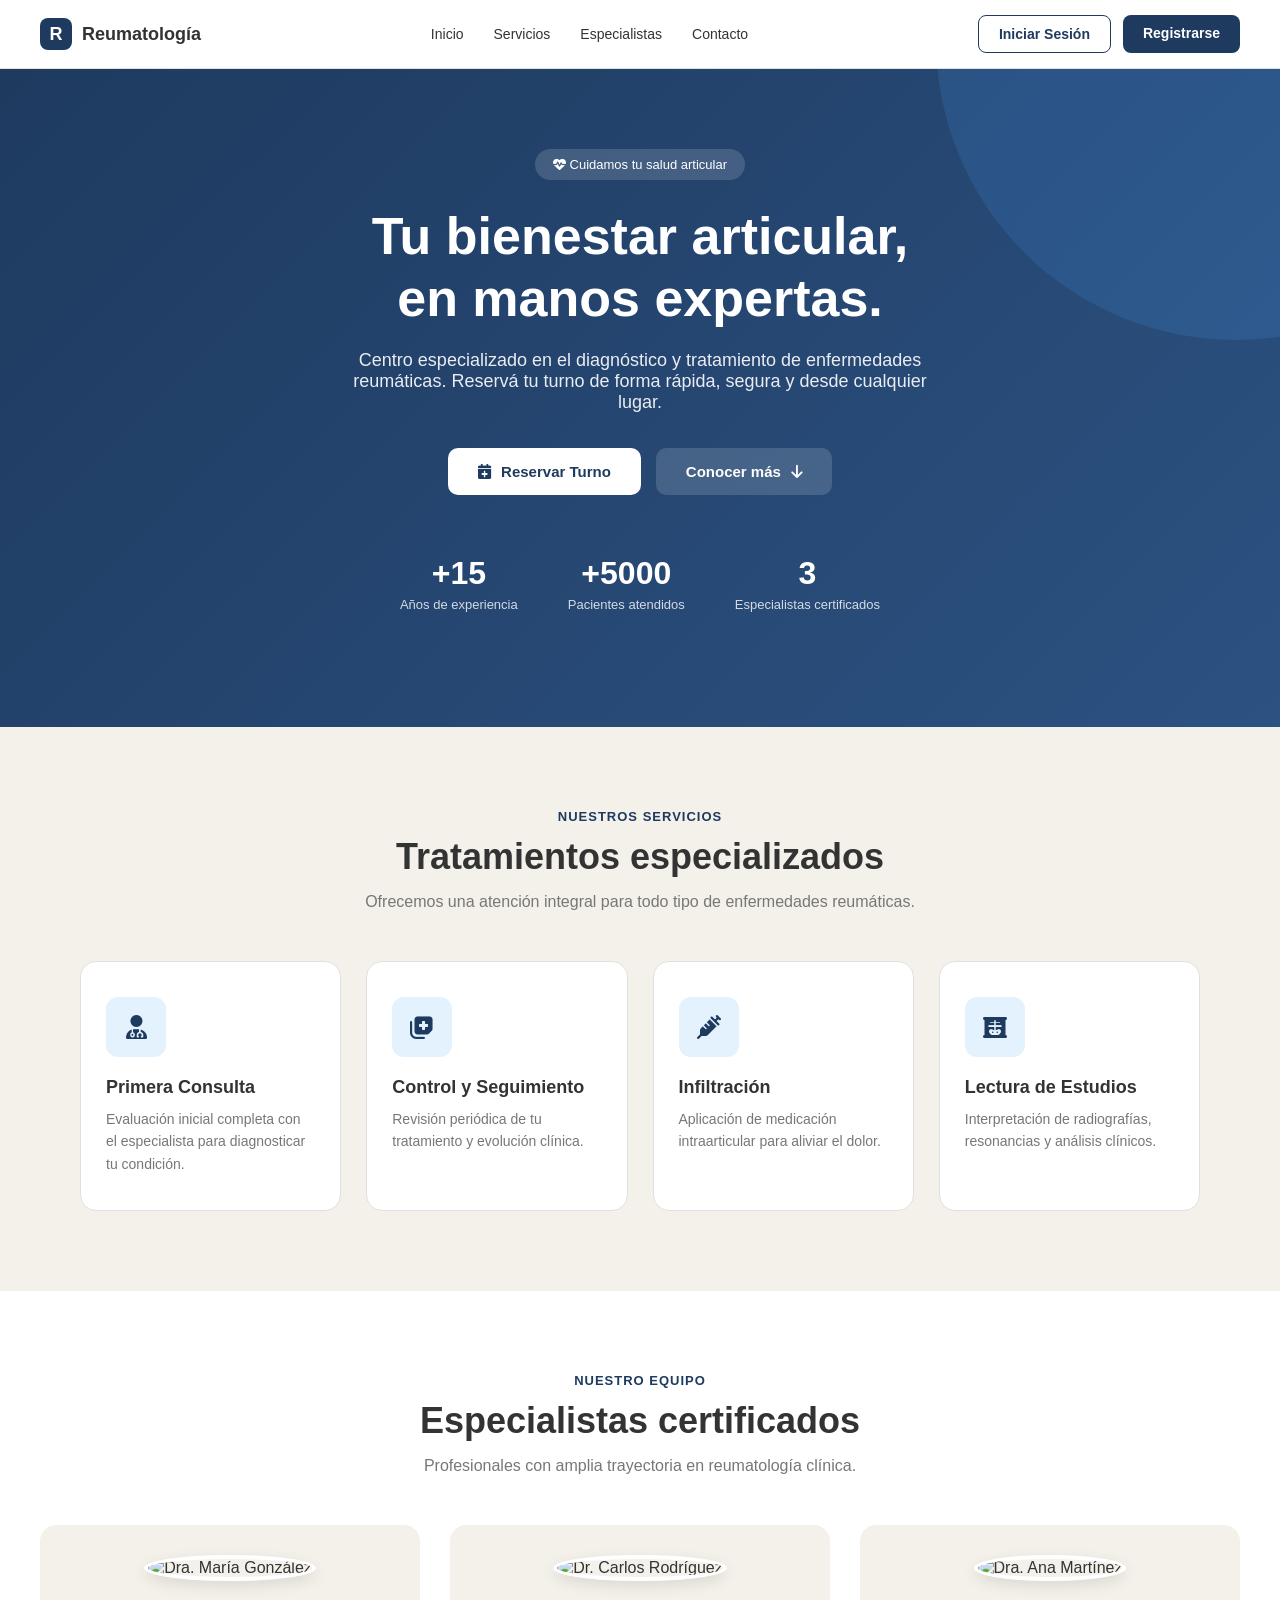
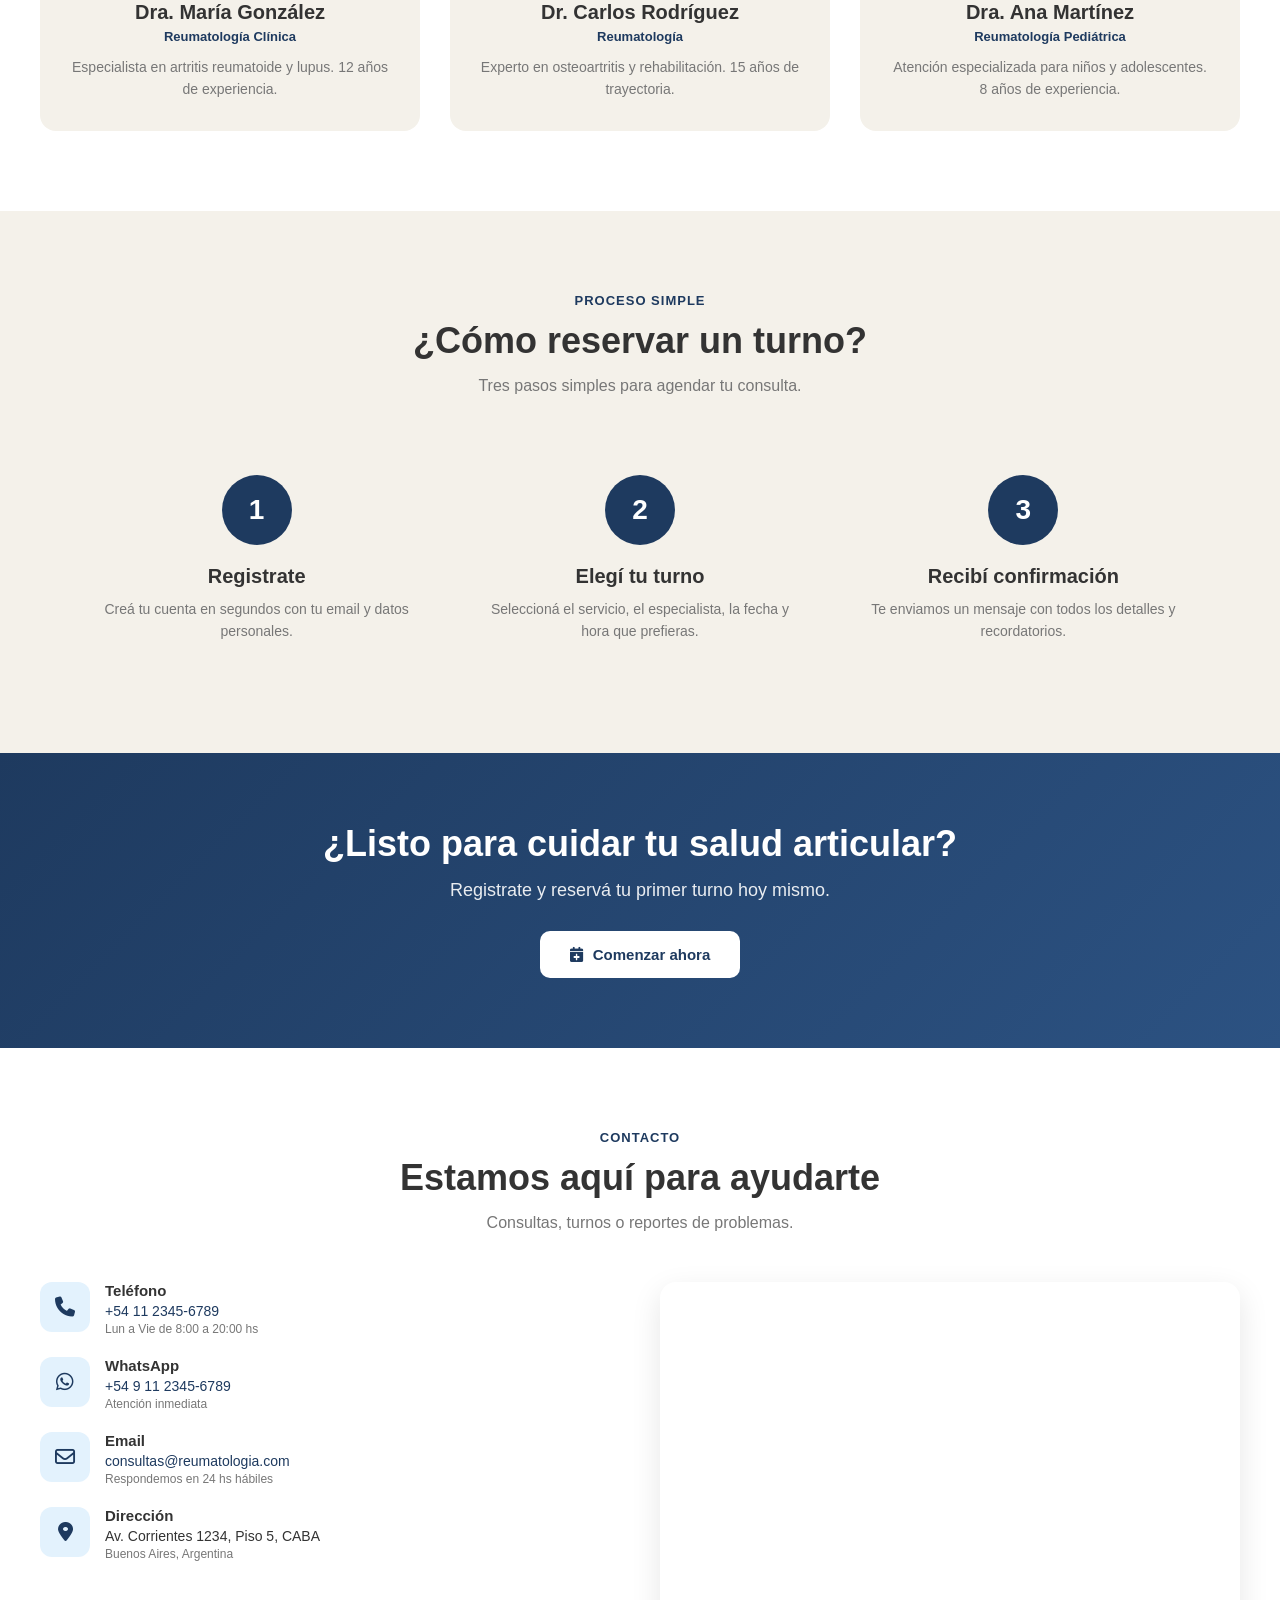
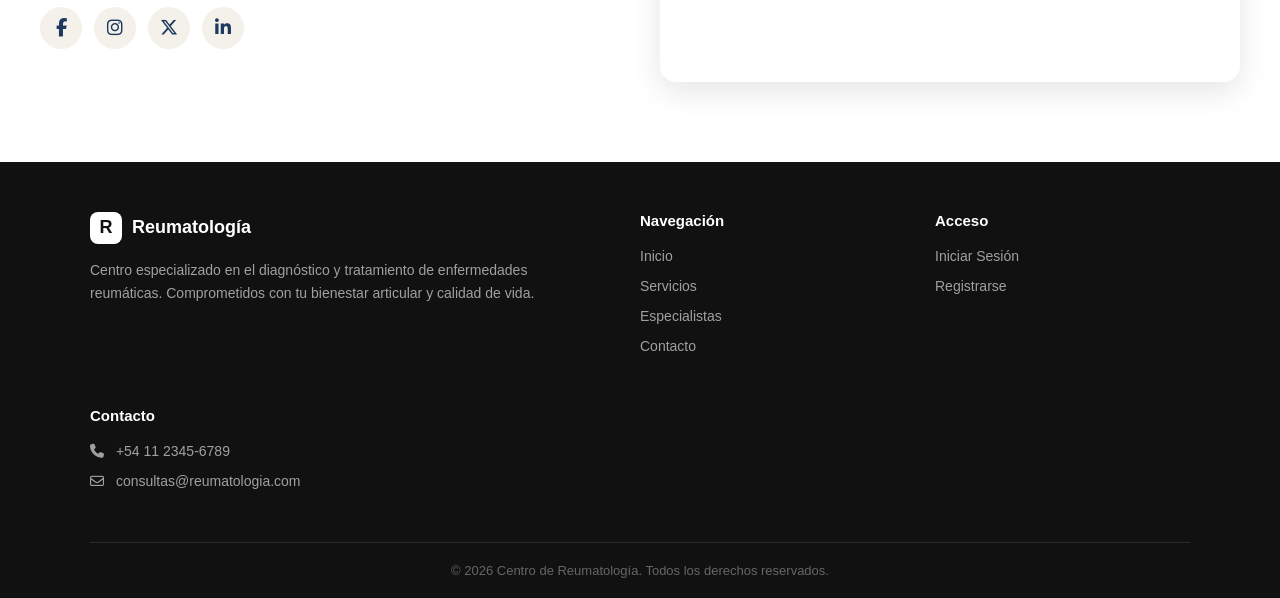
==== index.html @ 8cb758c2 "First commit" ====
<!DOCTYPE html>
<html lang="es">
<head>
    <meta charset="UTF-8">
    <meta name="viewport" content="width=device-width, initial-scale=1.0">
    <title>Centro de Reumatología - Salud Articular</title>
    <link rel="stylesheet" href="https://cdnjs.cloudflare.com/ajax/libs/font-awesome/6.4.0/css/all.min.css">
    <link rel="stylesheet" href="styles.css">
</head>
<body class="landing-body">
    <header class="landing-navbar">
        <div class="nav-brand">
            <div class="logo-icon-small">R</div>
            <span>Reumatología</span>
        </div>
        <nav class="landing-nav-links">
            <a href="#inicio">Inicio</a>
            <a href="#servicios">Servicios</a>
            <a href="#doctores">Especialistas</a>
            <a href="#contacto">Contacto</a>
        </nav>
        <div class="landing-nav-actions">
            <a href="login.html?mode=login" class="btn-nav-outline">Iniciar Sesión</a>
            <a href="login.html?mode=register" class="btn-nav-primary">Registrarse</a>
        </div>
    </header>

    <section id="inicio" class="landing-hero">
        <div class="landing-hero-content">
            <span class="hero-badge"><i class="fa-solid fa-heart-pulse"></i> Cuidamos tu salud articular</span>
            <h1>Tu bienestar articular,<br>en manos expertas.</h1>
            <p>Centro especializado en el diagnóstico y tratamiento de enfermedades reumáticas. Reservá tu turno de forma rápida, segura y desde cualquier lugar.</p>
            <div class="hero-actions">
                <a href="login.html?mode=register" class="btn-hero-primary">
                    <i class="fa-solid fa-calendar-plus"></i> Reservar Turno
                </a>
                <a href="#servicios" class="btn-hero-secondary">
                    Conocer más <i class="fa-solid fa-arrow-down"></i>
                </a>
            </div>
            <div class="hero-stats">
                <div class="hero-stat"><h3>+15</h3><p>Años de experiencia</p></div>
                <div class="hero-stat"><h3>+5000</h3><p>Pacientes atendidos</p></div>
                <div class="hero-stat"><h3>3</h3><p>Especialistas certificados</p></div>
            </div>
        </div>
    </section>

    <section id="servicios" class="landing-section">
        <div class="section-header">
            <span class="section-tag">Nuestros Servicios</span>
            <h2>Tratamientos especializados</h2>
            <p>Ofrecemos una atención integral para todo tipo de enfermedades reumáticas.</p>
        </div>
        <div class="services-grid">
            <div class="service-item">
                <div class="service-item-icon"><i class="fa-solid fa-user-doctor"></i></div>
                <h3>Primera Consulta</h3>
                <p>Evaluación inicial completa con el especialista para diagnosticar tu condición.</p>
            </div>
            <div class="service-item">
                <div class="service-item-icon"><i class="fa-solid fa-notes-medical"></i></div>
                <h3>Control y Seguimiento</h3>
                <p>Revisión periódica de tu tratamiento y evolución clínica.</p>
            </div>
            <div class="service-item">
                <div class="service-item-icon"><i class="fa-solid fa-syringe"></i></div>
                <h3>Infiltración</h3>
                <p>Aplicación de medicación intraarticular para aliviar el dolor.</p>
            </div>
            <div class="service-item">
                <div class="service-item-icon"><i class="fa-solid fa-x-ray"></i></div>
                <h3>Lectura de Estudios</h3>
                <p>Interpretación de radiografías, resonancias y análisis clínicos.</p>
            </div>
        </div>
    </section>

    <section id="doctores" class="landing-section landing-section-alt">
        <div class="section-header">
            <span class="section-tag">Nuestro Equipo</span>
            <h2>Especialistas certificados</h2>
            <p>Profesionales con amplia trayectoria en reumatología clínica.</p>
        </div>
        <div class="doctors-grid-landing">
            <div class="doctor-landing-card">
                <img src="https://images.unsplash.com/photo-1559839734-2b71ea197ec2?q=80&w=400&auto=format&fit=crop" alt="Dra. María González">
                <h3>Dra. María González</h3>
                <p class="doctor-specialty">Reumatología Clínica</p>
                <p class="doctor-desc">Especialista en artritis reumatoide y lupus. 12 años de experiencia.</p>
            </div>
            <div class="doctor-landing-card">
                <img src="https://images.unsplash.com/photo-1612349317150-e413f6a5b16d?q=80&w=400&auto=format&fit=crop" alt="Dr. Carlos Rodríguez">
                <h3>Dr. Carlos Rodríguez</h3>
                <p class="doctor-specialty">Reumatología</p>
                <p class="doctor-desc">Experto en osteoartritis y rehabilitación. 15 años de trayectoria.</p>
            </div>
            <div class="doctor-landing-card">
                <img src="https://images.unsplash.com/photo-1594824476967-48c8b964273f?q=80&w=400&auto=format&fit=crop" alt="Dra. Ana Martínez">
                <h3>Dra. Ana Martínez</h3>
                <p class="doctor-specialty">Reumatología Pediátrica</p>
                <p class="doctor-desc">Atención especializada para niños y adolescentes. 8 años de experiencia.</p>
            </div>
        </div>
    </section>

    <section class="landing-section">
        <div class="section-header">
            <span class="section-tag">Proceso Simple</span>
            <h2>¿Cómo reservar un turno?</h2>
            <p>Tres pasos simples para agendar tu consulta.</p>
        </div>
        <div class="steps-grid-landing">
            <div class="step-landing">
                <div class="step-number">1</div>
                <h3>Registrate</h3>
                <p>Creá tu cuenta en segundos con tu email y datos personales.</p>
            </div>
            <div class="step-landing">
                <div class="step-number">2</div>
                <h3>Elegí tu turno</h3>
                <p>Seleccioná el servicio, el especialista, la fecha y hora que prefieras.</p>
            </div>
            <div class="step-landing">
                <div class="step-number">3</div>
                <h3>Recibí confirmación</h3>
                <p>Te enviamos un mensaje con todos los detalles y recordatorios.</p>
            </div>
        </div>
    </section>

    <section class="landing-cta">
        <h2>¿Listo para cuidar tu salud articular?</h2>
        <p>Registrate y reservá tu primer turno hoy mismo.</p>
        <a href="login.html?mode=register" class="btn-hero-primary">
            <i class="fa-solid fa-calendar-plus"></i> Comenzar ahora
        </a>
    </section>

    <section id="contacto" class="landing-section landing-section-alt">
        <div class="section-header">
            <span class="section-tag">Contacto</span>
            <h2>Estamos aquí para ayudarte</h2>
            <p>Consultas, turnos o reportes de problemas.</p>
        </div>
        <div class="contact-grid-landing">
            <div class="contact-info-landing">
                <div class="contact-landing-item">
                    <div class="contact-landing-icon"><i class="fa-solid fa-phone"></i></div>
                    <div>
                        <h4>Teléfono</h4>
                        <p><a href="tel:+541123456789">+54 11 2345-6789</a></p>
                        <small>Lun a Vie de 8:00 a 20:00 hs</small>
                    </div>
                </div>
                <div class="contact-landing-item">
                    <div class="contact-landing-icon"><i class="fa-brands fa-whatsapp"></i></div>
                    <div>
                        <h4>WhatsApp</h4>
                        <p><a href="https://wa.me/5491123456789" target="_blank">+54 9 11 2345-6789</a></p>
                        <small>Atención inmediata</small>
                    </div>
                </div>
                <div class="contact-landing-item">
                    <div class="contact-landing-icon"><i class="fa-regular fa-envelope"></i></div>
                    <div>
                        <h4>Email</h4>
                        <p><a href="mailto:consultas@reumatologia.com">consultas@reumatologia.com</a></p>
                        <small>Respondemos en 24 hs hábiles</small>
                    </div>
                </div>
                <div class="contact-landing-item">
                    <div class="contact-landing-icon"><i class="fa-solid fa-location-dot"></i></div>
                    <div>
                        <h4>Dirección</h4>
                        <p>Av. Corrientes 1234, Piso 5, CABA</p>
                        <small>Buenos Aires, Argentina</small>
                    </div>
                </div>
                <div class="social-links" style="margin-top: 25px;">
                    <a href="#" title="Facebook"><i class="fa-brands fa-facebook-f"></i></a>
                    <a href="#" title="Instagram"><i class="fa-brands fa-instagram"></i></a>
                    <a href="#" title="Twitter/X"><i class="fa-brands fa-x-twitter"></i></a>
                    <a href="#" title="LinkedIn"><i class="fa-brands fa-linkedin-in"></i></a>
                </div>
            </div>
            <div class="map-landing">
                <iframe src="https://www.google.com/maps/embed?pb=!1m18!1m12!1m3!1d3284.0168873692833!2d-58.38375968417456!3d-34.60368458045996!2m3!1f0!2f0!3f0!3m2!1i1024!2i768!4f13.1!3m3!1m2!1s0x95bccac9c84f7d2d%3A0x5a2b5c8e8e8e8e8e!2sAv.%20Corrientes%201234%2C%20CABA!5e0!3m2!1ses!2sar!4v1234567890" allowfullscreen="" loading="lazy"></iframe>
            </div>
        </div>
    </section>

    <footer class="footer">
        <div class="footer-grid">
            <div class="footer-brand">
                <div class="brand-row">
                    <div class="logo-icon-small">R</div>
                    <span>Reumatología</span>
                </div>
                <p>Centro especializado en el diagnóstico y tratamiento de enfermedades reumáticas. Comprometidos con tu bienestar articular y calidad de vida.</p>
            </div>
            <div class="footer-col">
                <h4>Navegación</h4>
                <ul>
                    <li><a href="#inicio">Inicio</a></li>
                    <li><a href="#servicios">Servicios</a></li>
                    <li><a href="#doctores">Especialistas</a></li>
                    <li><a href="#contacto">Contacto</a></li>
                </ul>
            </div>
            <div class="footer-col">
                <h4>Acceso</h4>
                <ul>
                    <li><a href="login.html?mode=login">Iniciar Sesión</a></li>
                    <li><a href="login.html?mode=register">Registrarse</a></li>
                </ul>
            </div>
            <div class="footer-col">
                <h4>Contacto</h4>
                <ul>
                    <li><a href="tel:+541123456789"><i class="fa-solid fa-phone" style="margin-right: 8px;"></i> +54 11 2345-6789</a></li>
                    <li><a href="mailto:consultas@reumatologia.com"><i class="fa-regular fa-envelope" style="margin-right: 8px;"></i> consultas@reumatologia.com</a></li>
                </ul>
            </div>
        </div>
        <div class="footer-bottom">
            <p>&copy; 2026 Centro de Reumatología. Todos los derechos reservados.</p>
        </div>
    </footer>

    <script src="app.js"></script>
</body>
</html>
---- styles.css ----
:root {
    --bg-color: #f4f1ea;
    --topbar-bg: #111111;
    --primary-blue: #1e3a5f;
    --primary-blue-hover: #152943;
    --light-blue: #4a9eff;
    --light-blue-bg: rgba(74, 158, 255, 0.12);
    --text-dark: #333333;
    --text-light: #777777;
    --white: #ffffff;
    --border-color: #e0e0e0;
    --success: #28a745;
    --warning: #ffc107;
}

* { margin: 0; padding: 0; box-sizing: border-box; font-family: 'Segoe UI', Tahoma, Geneva, Verdana, sans-serif; }
body { background-color: var(--bg-color); color: var(--text-dark); }
.hidden { display: none !important; }

/* ================= LOGIN ================= */
.login-body { display: flex; justify-content: center; align-items: center; height: 100vh; background-color: var(--topbar-bg); }
.auth-container { background: var(--white); padding: 40px; border-radius: 12px; width: 100%; max-width: 400px; box-shadow: 0 10px 25px rgba(0,0,0,0.2); }
.auth-header { text-align: center; margin-bottom: 30px; }
.logo-icon { background: var(--white); color: var(--topbar-bg); width: 50px; height: 50px; border-radius: 10px; display: flex; align-items: center; justify-content: center; font-size: 24px; font-weight: bold; margin: 0 auto 15px auto; border: 2px solid var(--topbar-bg); }
.auth-tabs { display: flex; margin-bottom: 20px; border-bottom: 1px solid var(--border-color); }
.auth-tabs button { flex: 1; padding: 10px; background: none; border: none; font-size: 16px; cursor: pointer; color: var(--text-light); border-bottom: 2px solid transparent; }
.auth-tabs button.active { color: var(--primary-blue); border-bottom: 2px solid var(--primary-blue); font-weight: bold; }
.auth-form { display: none; }
.auth-form.active { display: block; }
.input-group { position: relative; margin-bottom: 15px; }
.input-group i { position: absolute; left: 15px; top: 50%; transform: translateY(-50%); color: var(--text-light); }
.input-group input, .input-group select, .input-group textarea { width: 100%; padding: 12px 15px 12px 40px; border: 1px solid var(--border-color); border-radius: 8px; font-size: 14px; outline: none; }
.input-group textarea { padding-left: 15px; }
.btn-primary { width: 100%; padding: 12px; background: var(--primary-blue); color: var(--white); border: none; border-radius: 8px; font-size: 16px; cursor: pointer; transition: 0.3s; }
.btn-primary:hover { background: var(--primary-blue-hover); }
.forgot-pass { display: block; text-align: center; margin-top: 15px; color: var(--text-light); text-decoration: none; font-size: 13px; }

/* ================= LAYOUT ================= */
.app-layout { display: flex; flex-direction: column; min-height: 100vh; }
.top-navbar { background: var(--topbar-bg); color: var(--white); display: flex; justify-content: space-between; align-items: center; padding: 0 30px; height: 70px; position: sticky; top: 0; z-index: 100; }
.nav-brand { display: flex; align-items: center; gap: 10px; font-size: 18px; font-weight: bold; }
.logo-icon-small { background: var(--white); color: var(--topbar-bg); width: 32px; height: 32px; border-radius: 8px; display: flex; align-items: center; justify-content: center; font-weight: bold; }

/* NAVEGACIÓN CON HOVER AZUL CLARO */
.nav-links { display: flex; gap: 10px; }
.nav-links a { color: #a0a0a0; text-decoration: none; font-size: 14px; display: flex; align-items: center; gap: 8px; padding: 10px 15px; border-radius: 6px; transition: 0.3s; }
.nav-links a:hover { color: var(--light-blue); background: var(--light-blue-bg); }
.nav-links a.active { color: var(--white); background: #222; }
.nav-links a.active:hover { color: var(--light-blue); background: var(--light-blue-bg); }

.btn-logout { background: none; border: 1px solid #444; color: #a0a0a0; padding: 8px 10px; border-radius: 6px; cursor: pointer; transition: 0.3s; }
.btn-logout:hover { color: var(--light-blue); border-color: var(--light-blue); }

.main-content { padding: 40px; max-width: 1200px; margin: 0 auto; width: 100%; }
.page-header { border-bottom: 1px solid var(--border-color); padding-bottom: 15px; margin-bottom: 30px; }
.page-header h1 { font-size: 28px; color: var(--text-dark); margin-bottom: 5px; }
.page-header p { color: var(--text-light); font-size: 14px; }

/* ================= HERO ================= */
.hero-full {
    width: 100%;
    height: 60vh;
    min-height: 450px;
    background: linear-gradient(rgba(17,17,17,0.6), rgba(30,58,95,0.85)), url('https://images.unsplash.com/photo-1576091160399-112ba8d25d1d?q=80&w=1920&auto=format&fit=crop') center/cover no-repeat;
    display: flex; flex-direction: column; justify-content: center; align-items: center;
    text-align: center; color: var(--white); padding: 20px;
}
.hero-full h1 { font-size: 48px; font-weight: 800; letter-spacing: 2px; margin-bottom: 15px; }
.hero-full p { font-size: 18px; opacity: 0.9; margin-bottom: 30px; max-width: 600px; }
.btn-hero-scroll {
    background: var(--white); color: var(--primary-blue); padding: 15px 35px; border-radius: 30px;
    text-decoration: none; font-weight: bold; font-size: 16px; transition: 0.3s;
    display: inline-flex; align-items: center; gap: 10px;
}
.btn-hero-scroll:hover { background: var(--light-blue); color: var(--white); }

/* ================= PASOS ================= */
.steps-section { padding: 60px 20px; max-width: 1100px; margin: 0 auto; }
.steps-title { text-align: center; font-size: 32px; margin-bottom: 50px; color: var(--primary-blue); }
.steps-grid-large { display: grid; grid-template-columns: repeat(auto-fit, minmax(300px, 1fr)); gap: 30px; }
.step-card-large { background: var(--white); padding: 40px 30px; border-radius: 16px; border: 1px solid var(--border-color); text-align: center; box-shadow: 0 4px 15px rgba(0,0,0,0.03); transition: 0.3s; }
.step-card-large:hover { transform: translateY(-5px); box-shadow: 0 10px 25px rgba(0,0,0,0.08); }
.step-card-large .step-icon-large { width: 80px; height: 80px; background: var(--bg-color); color: var(--primary-blue); border-radius: 50%; display: flex; align-items: center; justify-content: center; font-size: 32px; margin: 0 auto 25px auto; }
.step-card-large h3 { font-size: 22px; margin-bottom: 15px; color: var(--text-dark); }
.step-card-large p { font-size: 16px; color: var(--text-light); line-height: 1.6; }

/* ================= INFO INICIO PACIENTE ================= */
.info-home-section { max-width: 1100px; margin: 0 auto 60px auto; padding: 0 20px; display: grid; grid-template-columns: 2fr 1fr; gap: 30px; }
.info-card { background: var(--white); border-radius: 16px; border: 1px solid var(--border-color); padding: 35px; box-shadow: 0 4px 15px rgba(0,0,0,0.03); }
.info-card h3 { font-size: 24px; color: var(--primary-blue); margin-bottom: 20px; }
.info-card p { font-size: 15px; color: var(--text-light); line-height: 1.8; margin-bottom: 15px; }
.info-card ul { list-style: none; }
.info-card ul li { padding: 10px 0; border-bottom: 1px solid var(--bg-color); font-size: 15px; color: var(--text-light); display: flex; align-items: flex-start; gap: 12px; }
.info-card ul li:last-child { border-bottom: none; }
.info-card ul li i { color: var(--success); margin-top: 4px; }
.info-card ul li strong { color: var(--text-dark); }

/* ================= WIZARD RESERVA ================= */
.wizard-container { background: var(--white); border-radius: 16px; border: 1px solid var(--border-color); padding: 40px; box-shadow: 0 5px 20px rgba(0,0,0,0.03); }
.wizard-header { display: flex; justify-content: space-between; margin-bottom: 40px; position: relative; }
.wizard-header::before { content: ''; position: absolute; top: 20px; left: 0; right: 0; height: 2px; background: var(--border-color); z-index: 1; }
.wizard-step { position: relative; z-index: 2; text-align: center; background: var(--white); padding: 0 15px; }
.wizard-step .circle { width: 40px; height: 40px; border-radius: 50%; background: var(--white); border: 2px solid var(--border-color); color: var(--text-light); display: flex; align-items: center; justify-content: center; margin: 0 auto 10px auto; font-weight: bold; transition: 0.3s; }
.wizard-step.active .circle { border-color: var(--primary-blue); background: var(--primary-blue); color: var(--white); }
.wizard-step.completed .circle { border-color: var(--success); background: var(--success); color: var(--white); }
.wizard-step span { font-size: 12px; color: var(--text-light); font-weight: 600; }
.wizard-step.active span { color: var(--primary-blue); }

.wizard-body { min-height: 300px; }
.wizard-pane { display: none; animation: fadeIn 0.4s; }
.wizard-pane.active { display: block; }
@keyframes fadeIn { from { opacity: 0; transform: translateY(10px); } to { opacity: 1; transform: translateY(0); } }

/* SERVICIOS */
.service-grid { display: grid; grid-template-columns: repeat(auto-fit, minmax(200px, 1fr)); gap: 20px; }
.service-card { border: 2px solid var(--border-color); border-radius: 12px; padding: 25px; cursor: pointer; text-align: center; transition: 0.3s; }
.service-card:hover { border-color: var(--light-blue); }
.service-card.selected { border-color: var(--primary-blue); background: #f0f4f8; }
.service-card i { font-size: 30px; color: var(--primary-blue); margin-bottom: 15px; }
.service-card h4 { font-size: 16px; margin-bottom: 8px; }
.service-card p { font-size: 13px; color: var(--text-light); }

/* DOCTORES CON IMÁGENES */
.doctors-grid { display: grid; grid-template-columns: repeat(auto-fit, minmax(240px, 1fr)); gap: 25px; }
.doctor-card { border: 2px solid var(--border-color); border-radius: 16px; padding: 25px 20px; cursor: pointer; text-align: center; transition: 0.3s; background: var(--white); }
.doctor-card:hover { border-color: var(--light-blue); transform: translateY(-4px); box-shadow: 0 8px 20px rgba(0,0,0,0.07); }
.doctor-card.selected { border-color: var(--primary-blue); background: #f0f4f8; }
.doctor-img { width: 110px; height: 110px; border-radius: 50%; object-fit: cover; margin: 0 auto 18px auto; border: 3px solid var(--bg-color); display: block; }
.doctor-card.selected .doctor-img { border-color: var(--primary-blue); }
.doctor-card h4 { font-size: 18px; margin-bottom: 5px; color: var(--text-dark); }
.doctor-card .specialty { font-size: 13px; color: var(--primary-blue); font-weight: 600; margin-bottom: 8px; }
.doctor-card p { font-size: 13px; color: var(--text-light); line-height: 1.5; }

/* TURNOS */
.shifts-grid { display: grid; grid-template-columns: repeat(auto-fill, minmax(180px, 1fr)); gap: 15px; margin-top: 10px; }
.shift-card { background: var(--white); border: 2px solid var(--border-color); border-radius: 10px; padding: 20px; cursor: pointer; transition: 0.3s; text-align: center; }
.shift-card:hover { border-color: var(--light-blue); }
.shift-card.selected { border-color: var(--primary-blue); background: #f0f4f8; }
.shift-date { font-size: 16px; font-weight: bold; color: var(--primary-blue); margin-bottom: 5px; }
.shift-day { font-size: 12px; color: var(--text-light); margin-bottom: 12px; text-transform: uppercase; }
.shift-time { background: var(--bg-color); padding: 8px; border-radius: 6px; font-weight: bold; font-size: 14px; }

/* RESUMEN */
.confirm-summary { background: var(--bg-color); padding: 25px; border-radius: 12px; margin-bottom: 20px; }
.confirm-summary h4 { margin-bottom: 15px; color: var(--primary-blue); }
.confirm-summary p { margin-bottom: 8px; font-size: 15px; }
.confirm-summary strong { color: var(--text-dark); }
.doctor-summary { display: flex; align-items: center; gap: 15px; margin-top: 15px; padding-top: 15px; border-top: 1px solid var(--border-color); }
.doctor-summary img { width: 55px; height: 55px; border-radius: 50%; object-fit: cover; }

.wizard-actions { display: flex; justify-content: space-between; margin-top: 30px; padding-top: 20px; border-top: 1px solid var(--border-color); }
.btn-outline { background: none; border: 1px solid var(--border-color); padding: 10px 25px; border-radius: 8px; cursor: pointer; color: var(--text-dark); font-weight: 600; }
.btn-outline:hover { background: var(--bg-color); }

/* ================= TABLAS Y MODALES ================= */
.table-container { background: var(--white); border-radius: 12px; border: 1px solid var(--border-color); overflow-x: auto; margin-top: 20px; }
table { width: 100%; border-collapse: collapse; text-align: left; }
th, td { padding: 15px 20px; border-bottom: 1px solid var(--border-color); font-size: 14px; }
th { background: #fafafa; color: var(--text-light); font-size: 12px; text-transform: uppercase; }
.status-badge { padding: 5px 10px; border-radius: 20px; font-size: 12px; font-weight: bold; }
.status-pendiente { background: #fff3cd; color: #856404; }
.status-confirmado { background: #d4edda; color: #155724; }
.btn-action { background: var(--primary-blue); color: var(--white); border: none; padding: 6px 12px; border-radius: 4px; cursor: pointer; font-size: 12px; }
.modal { position: fixed; top: 0; left: 0; width: 100%; height: 100%; background: rgba(0,0,0,0.5); display: flex; justify-content: center; align-items: center; z-index: 1000; }
.modal-content { background: var(--white); padding: 30px; border-radius: 12px; width: 100%; max-width: 450px; }
.modal-actions { display: flex; justify-content: flex-end; gap: 10px; margin-top: 20px; }
.btn-secondary { background: #eee; color: var(--text-dark); border: none; padding: 10px 20px; border-radius: 8px; cursor: pointer; }

/* ================= CONTACTO ================= */
.contact-section { max-width: 1100px; margin: 0 auto 60px auto; padding: 0 20px; }
.contact-section .page-header { border: none; text-align: center; margin-bottom: 40px; }
.contact-grid { display: grid; grid-template-columns: 1fr 1fr; gap: 30px; }
.contact-card { background: var(--white); border-radius: 16px; border: 1px solid var(--border-color); padding: 35px; box-shadow: 0 4px 15px rgba(0,0,0,0.03); }
.contact-card h3 { font-size: 22px; color: var(--primary-blue); margin-bottom: 25px; }
.contact-item { display: flex; align-items: flex-start; gap: 15px; margin-bottom: 22px; }
.contact-item i { font-size: 20px; color: var(--primary-blue); width: 40px; height: 40px; background: var(--bg-color); border-radius: 10px; display: flex; align-items: center; justify-content: center; flex-shrink: 0; }
.contact-item h4 { font-size: 15px; margin-bottom: 4px; color: var(--text-dark); }
.contact-item p, .contact-item a { font-size: 14px; color: var(--text-light); text-decoration: none; }
.contact-item a:hover { color: var(--light-blue); }

.social-links { display: flex; gap: 12px; margin-top: 10px; }
.social-links a { width: 42px; height: 42px; border-radius: 50%; background: var(--bg-color); color: var(--primary-blue); display: flex; align-items: center; justify-content: center; font-size: 18px; text-decoration: none; transition: 0.3s; }
.social-links a:hover { background: var(--light-blue); color: var(--white); transform: translateY(-3px); }

.map-container { width: 100%; height: 250px; border-radius: 12px; overflow: hidden; border: 1px solid var(--border-color); }
.map-container iframe { width: 100%; height: 100%; border: 0; }

/* ================= FOOTER ================= */
.footer { background: var(--topbar-bg); color: #a0a0a0; padding: 50px 30px 20px 30px; margin-top: auto; }
.footer-grid { max-width: 1100px; margin: 0 auto; display: grid; grid-template-columns: 2fr 1fr 1fr; gap: 40px; padding-bottom: 40px; border-bottom: 1px solid #2a2a2a; }
.footer-brand { display: flex; flex-direction: column; gap: 15px; }
.footer-brand .brand-row { display: flex; align-items: center; gap: 10px; color: var(--white); font-size: 18px; font-weight: bold; }
.footer-brand p { font-size: 14px; line-height: 1.7; }
.footer-col h4 { color: var(--white); font-size: 15px; margin-bottom: 18px; }
.footer-col ul { list-style: none; }
.footer-col ul li { margin-bottom: 12px; }
.footer-col ul li a { color: #a0a0a0; text-decoration: none; font-size: 14px; transition: 0.3s; }
.footer-col ul li a:hover { color: var(--light-blue); padding-left: 5px; }
.footer-bottom { max-width: 1100px; margin: 0 auto; padding-top: 20px; text-align: center; font-size: 13px; color: #666; }

/* RESPONSIVE */
@media (max-width: 768px) {
    .info-home-section, .contact-grid, .footer-grid { grid-template-columns: 1fr; }
    .hero-full h1 { font-size: 32px; }
    .nav-links { gap: 5px; }
    .nav-links a span { display: none; }
}

/* ================= PERFIL DE USUARIO ================= */
.user-profile-menu {
    position: relative;
    margin-left: 15px;
}

.user-profile-btn {
    background: none;
    border: 1px solid #333;
    color: var(--white);
    padding: 6px 12px;
    border-radius: 30px;
    cursor: pointer;
    display: flex;
    align-items: center;
    gap: 10px;
    transition: 0.3s;
}

.user-profile-btn:hover {
    border-color: var(--light-blue);
    background: rgba(74, 158, 255, 0.1);
}

.user-avatar {
    width: 30px;
    height: 30px;
    background: var(--primary-blue);
    color: var(--white);
    border-radius: 50%;
    display: flex;
    align-items: center;
    justify-content: center;
    font-weight: bold;
    font-size: 14px;
}

.user-info-header {
    display: flex;
    align-items: center;
    gap: 5px;
}

.user-name-header {
    font-size: 14px;
    font-weight: 500;
}

.profile-dropdown {
    position: absolute;
    top: 100%;
    right: 0;
    margin-top: 8px;
    background: var(--white);
    border: 1px solid var(--border-color);
    border-radius: 8px;
    box-shadow: 0 5px 15px rgba(0,0,0,0.1);
    width: 180px;
    z-index: 200;
    overflow: hidden;
}

.profile-dropdown a {
    display: flex;
    align-items: center;
    gap: 10px;
    padding: 12px 15px;
    text-decoration: none;
    color: var(--text-dark);
    font-size: 14px;
    transition: 0.3s;
}

.profile-dropdown a:hover {
    background: var(--light-blue-bg);
    color: var(--light-blue);
}

.profile-dropdown a i {
    width: 16px;
    text-align: center;
}

/* ================= DASHBOARD ADMIN ================= */
.stats-grid {
    display: grid;
    grid-template-columns: repeat(auto-fit, minmax(220px, 1fr));
    gap: 20px;
    margin-bottom: 30px;
}

.stat-card {
    background: var(--white);
    border-radius: 12px;
    padding: 25px;
    display: flex;
    align-items: center;
    gap: 20px;
    border: 1px solid var(--border-color);
    box-shadow: 0 4px 15px rgba(0,0,0,0.03);
    transition: 0.3s;
}

.stat-card:hover {
    transform: translateY(-3px);
    box-shadow: 0 8px 20px rgba(0,0,0,0.08);
}

.stat-icon {
    width: 60px;
    height: 60px;
    border-radius: 12px;
    display: flex;
    align-items: center;
    justify-content: center;
    font-size: 24px;
    flex-shrink: 0;
}

.stat-info h3 {
    font-size: 28px;
    color: var(--text-dark);
    margin-bottom: 2px;
}

.stat-info p {
    font-size: 13px;
    color: var(--text-light);
}

.dashboard-panel {
    background: var(--white);
    border-radius: 12px;
    border: 1px solid var(--border-color);
    overflow: hidden;
    box-shadow: 0 4px 15px rgba(0,0,0,0.03);
}

.panel-header {
    display: flex;
    justify-content: space-between;
    align-items: center;
    padding: 20px 25px;
    border-bottom: 1px solid var(--border-color);
}

.panel-header h3 {
    font-size: 16px;
    color: var(--text-dark);
}

.panel-link {
    color: var(--primary-blue);
    text-decoration: none;
    font-size: 13px;
    font-weight: 600;
}

.panel-link:hover {
    color: var(--light-blue);
}

.filters-bar {
    display: flex;
    gap: 15px;
    margin-bottom: 20px;
    flex-wrap: wrap;
}

.filter-group {
    position: relative;
    flex: 1;
    min-width: 200px;
}

.filter-group i {
    position: absolute;
    left: 15px;
    top: 50%;
    transform: translateY(-50%);
    color: var(--text-light);
}

.filter-group input,
.filter-group select {
    width: 100%;
    padding: 12px 15px 12px 40px;
    border: 1px solid var(--border-color);
    border-radius: 8px;
    font-size: 14px;
    outline: none;
    background: var(--white);
}

.filter-group select { padding-left: 15px; }

.filter-group input:focus,
.filter-group select:focus {
    border-color: var(--light-blue);
    box-shadow: 0 0 0 3px rgba(74, 158, 255, 0.1);
}

/* ================= LANDING PAGE PÚBLICA ================= */
.landing-body { background: var(--bg-color); }
.landing-body .landing-navbar {
    background: var(--white);
    border-bottom: 1px solid var(--border-color);
    padding: 15px 40px;
    display: flex;
    justify-content: space-between;
    align-items: center;
    position: sticky;
    top: 0;
    z-index: 100;
}
.landing-body .nav-brand { display: flex; align-items: center; gap: 10px; font-size: 18px; font-weight: bold; color: var(--text-dark); }
.landing-body .nav-brand .logo-icon-small { background: var(--primary-blue); color: var(--white); }
.landing-nav-links { display: flex; gap: 30px; }
.landing-nav-links a { color: var(--text-dark); text-decoration: none; font-size: 14px; font-weight: 500; transition: 0.3s; }
.landing-nav-links a:hover { color: var(--primary-blue); }
.landing-nav-actions { display: flex; gap: 12px; }
.btn-nav-outline { padding: 10px 20px; border: 1px solid var(--primary-blue); color: var(--primary-blue); border-radius: 8px; text-decoration: none; font-size: 14px; font-weight: 600; transition: 0.3s; }
.btn-nav-outline:hover { background: var(--primary-blue); color: var(--white); }
.btn-nav-primary { padding: 10px 20px; background: var(--primary-blue); color: var(--white); border-radius: 8px; text-decoration: none; font-size: 14px; font-weight: 600; transition: 0.3s; }
.btn-nav-primary:hover { background: var(--primary-blue-hover); }

/* HERO LANDING */
.landing-hero {
    background: linear-gradient(135deg, #1e3a5f 0%, #2c5282 100%);
    color: var(--white);
    padding: 80px 40px;
    min-height: 600px;
    display: flex;
    align-items: center;
    position: relative;
    overflow: hidden;
}
.landing-hero::before {
    content: '';
    position: absolute;
    top: -50%; right: -20%;
    width: 600px; height: 600px;
    background: rgba(74, 158, 255, 0.15);
    border-radius: 50%;
}
.landing-hero-content { max-width: 800px; margin: 0 auto; text-align: center; position: relative; z-index: 1; }
.hero-badge { display: inline-block; background: rgba(255,255,255,0.15); padding: 8px 18px; border-radius: 30px; font-size: 13px; margin-bottom: 25px; backdrop-filter: blur(10px); }
.landing-hero h1 { font-size: 52px; font-weight: 800; line-height: 1.2; margin-bottom: 20px; }
.landing-hero p { font-size: 18px; opacity: 0.9; margin-bottom: 35px; max-width: 600px; margin-left: auto; margin-right: auto; }
.hero-actions { display: flex; gap: 15px; justify-content: center; flex-wrap: wrap; }
.btn-hero-primary { display: inline-flex; align-items: center; gap: 10px; background: var(--white); color: var(--primary-blue); padding: 15px 30px; border-radius: 10px; text-decoration: none; font-weight: bold; font-size: 15px; transition: 0.3s; }
.btn-hero-primary:hover { background: var(--light-blue); color: var(--white); transform: translateY(-2px); }
.btn-hero-secondary { display: inline-flex; align-items: center; gap: 10px; background: rgba(255,255,255,0.15); color: var(--white); padding: 15px 30px; border-radius: 10px; text-decoration: none; font-weight: 600; font-size: 15px; transition: 0.3s; backdrop-filter: blur(10px); }
.btn-hero-secondary:hover { background: rgba(255,255,255,0.25); }
.hero-stats { display: flex; justify-content: center; gap: 50px; margin-top: 60px; flex-wrap: wrap; }
.hero-stat h3 { font-size: 32px; font-weight: 800; margin-bottom: 5px; }
.hero-stat p { font-size: 13px; opacity: 0.8; }

/* SECCIONES LANDING */
.landing-section { padding: 80px 40px; max-width: 1200px; margin: 0 auto; }
.landing-section-alt { background: var(--white); max-width: 100%; padding: 80px 40px; }
.landing-section-alt > * { max-width: 1200px; margin-left: auto; margin-right: auto; }
.section-header { text-align: center; margin-bottom: 50px; }
.section-tag { display: inline-block; color: var(--primary-blue); font-size: 13px; font-weight: 700; text-transform: uppercase; letter-spacing: 1px; margin-bottom: 12px; }
.section-header h2 { font-size: 36px; color: var(--text-dark); margin-bottom: 15px; }
.section-header p { font-size: 16px; color: var(--text-light); max-width: 600px; margin: 0 auto; }

/* SERVICIOS */
.services-grid { display: grid; grid-template-columns: repeat(auto-fit, minmax(250px, 1fr)); gap: 25px; }
.service-item { background: var(--white); padding: 35px 25px; border-radius: 16px; border: 1px solid var(--border-color); transition: 0.3s; }
.service-item:hover { transform: translateY(-5px); box-shadow: 0 10px 30px rgba(0,0,0,0.08); border-color: var(--light-blue); }
.service-item-icon { width: 60px; height: 60px; background: #e3f2fd; color: var(--primary-blue); border-radius: 12px; display: flex; align-items: center; justify-content: center; font-size: 24px; margin-bottom: 20px; }
.service-item h3 { font-size: 18px; margin-bottom: 10px; color: var(--text-dark); }
.service-item p { font-size: 14px; color: var(--text-light); line-height: 1.6; }

/* DOCTORES LANDING */
.doctors-grid-landing { display: grid; grid-template-columns: repeat(auto-fit, minmax(280px, 1fr)); gap: 30px; }
.doctor-landing-card { background: var(--bg-color); border-radius: 16px; padding: 30px; text-align: center; transition: 0.3s; }
.doctor-landing-card:hover { transform: translateY(-5px); box-shadow: 0 10px 30px rgba(0,0,0,0.08); }
.doctor-landing-card img { width: 140px; height: 140px; border-radius: 50%; object-fit: cover; margin: 0 auto 20px; border: 4px solid var(--white); box-shadow: 0 5px 15px rgba(0,0,0,0.1); }
.doctor-landing-card h3 { font-size: 20px; margin-bottom: 5px; }
.doctor-specialty { color: var(--primary-blue); font-size: 13px; font-weight: 600; margin-bottom: 12px; }
.doctor-desc { font-size: 14px; color: var(--text-light); line-height: 1.6; }

/* PASOS LANDING */
.steps-grid-landing { display: grid; grid-template-columns: repeat(auto-fit, minmax(250px, 1fr)); gap: 30px; }
.step-landing { text-align: center; padding: 30px 20px; }
.step-number { width: 70px; height: 70px; background: var(--primary-blue); color: var(--white); border-radius: 50%; display: flex; align-items: center; justify-content: center; font-size: 28px; font-weight: 800; margin: 0 auto 20px; }
.step-landing h3 { font-size: 20px; margin-bottom: 10px; }
.step-landing p { font-size: 14px; color: var(--text-light); line-height: 1.6; }

/* CTA */
.landing-cta { background: linear-gradient(135deg, #1e3a5f 0%, #2c5282 100%); color: var(--white); padding: 70px 40px; text-align: center; }
.landing-cta h2 { font-size: 36px; margin-bottom: 15px; }
.landing-cta p { font-size: 18px; opacity: 0.9; margin-bottom: 30px; }

/* CONTACTO LANDING */
.contact-grid-landing { display: grid; grid-template-columns: 1fr 1fr; gap: 40px; align-items: start; }
.contact-info-landing { display: flex; flex-direction: column; gap: 20px; }
.contact-landing-item { display: flex; align-items: flex-start; gap: 15px; }
.contact-landing-icon { width: 50px; height: 50px; background: #e3f2fd; color: var(--primary-blue); border-radius: 12px; display: flex; align-items: center; justify-content: center; font-size: 20px; flex-shrink: 0; }
.contact-landing-item h4 { font-size: 15px; margin-bottom: 4px; color: var(--text-dark); }
.contact-landing-item p { font-size: 14px; color: var(--text-dark); }
.contact-landing-item p a { color: var(--primary-blue); text-decoration: none; font-weight: 500; }
.contact-landing-item small { font-size: 12px; color: var(--text-light); }
.map-landing { height: 400px; border-radius: 16px; overflow: hidden; box-shadow: 0 10px 30px rgba(0,0,0,0.1); }
.map-landing iframe { width: 100%; height: 100%; border: 0; }

/* ================= LOGIN REDISEÑADO ================= */
.login-body-new {
    display: flex;
    min-height: 100vh;
    margin: 0;
    background: var(--bg-color);
}
.login-side-panel {
    flex: 1;
    background: linear-gradient(135deg, #1e3a5f 0%, #2c5282 100%);
    color: var(--white);
    padding: 50px;
    display: flex;
    align-items: center;
    justify-content: center;
    position: relative;
    overflow: hidden;
}
.login-side-panel::before {
    content: '';
    position: absolute;
    top: -30%; right: -30%;
    width: 500px; height: 500px;
    background: rgba(74, 158, 255, 0.15);
    border-radius: 50%;
}
.login-side-panel::after {
    content: '';
    position: absolute;
    bottom: -20%; left: -20%;
    width: 400px; height: 400px;
    background: rgba(255,255,255,0.05);
    border-radius: 50%;
}
.login-side-content { position: relative; z-index: 1; max-width: 400px; }
.login-back-link { display: inline-flex; align-items: center; gap: 8px; color: rgba(255,255,255,0.8); text-decoration: none; font-size: 14px; margin-bottom: 40px; transition: 0.3s; }
.login-back-link:hover { color: var(--white); }
.login-brand { margin-bottom: 50px; }
.logo-icon-large { width: 70px; height: 70px; background: var(--white); color: var(--primary-blue); border-radius: 16px; display: flex; align-items: center; justify-content: center; font-size: 32px; font-weight: 800; margin-bottom: 20px; }
.login-brand h1 { font-size: 32px; margin-bottom: 8px; }
.login-brand p { opacity: 0.8; font-size: 14px; }
.login-quote { border-left: 3px solid rgba(255,255,255,0.3); padding-left: 20px; margin-bottom: 40px; }
.login-quote i { opacity: 0.3; font-size: 24px; margin-bottom: 10px; display: block; }
.login-quote p { font-size: 16px; font-style: italic; opacity: 0.9; line-height: 1.6; }
.login-features { display: flex; flex-direction: column; gap: 15px; }
.login-feature { display: flex; align-items: center; gap: 12px; font-size: 14px; opacity: 0.9; }
.login-feature i { color: var(--light-blue); font-size: 18px; }

.login-form-panel {
    flex: 1;
    display: flex;
    align-items: center;
    justify-content: center;
    padding: 40px;
}
.login-form-box { width: 100%; max-width: 420px; background: var(--white); padding: 40px; border-radius: 20px; box-shadow: 0 20px 50px rgba(0,0,0,0.08); }
.login-form-box .auth-tabs { display: flex; margin-bottom: 30px; border-bottom: 1px solid var(--border-color); }
.login-form-box .auth-tabs button { flex: 1; padding: 12px; background: none; border: none; font-size: 15px; cursor: pointer; color: var(--text-light); border-bottom: 2px solid transparent; transition: 0.3s; font-weight: 500; }
.login-form-box .auth-tabs button.active { color: var(--primary-blue); border-bottom: 2px solid var(--primary-blue); font-weight: 700; }
.login-form-box .auth-form h2 { font-size: 24px; margin-bottom: 8px; color: var(--text-dark); }
.login-form-box .auth-form .form-subtitle { font-size: 14px; color: var(--text-light); margin-bottom: 25px; }
.login-form-box .input-group { margin-bottom: 18px; }
.login-form-box .input-group input { padding: 14px 15px 14px 45px; font-size: 15px; background: #fafafa; }
.login-form-box .input-group input:focus { background: var(--white); border-color: var(--light-blue); box-shadow: 0 0 0 3px rgba(74,158,255,0.1); }
.form-options { display: flex; justify-content: space-between; align-items: center; margin-bottom: 20px; font-size: 13px; }
.checkbox-label { display: flex; align-items: center; gap: 6px; color: var(--text-light); cursor: pointer; }
.login-form-box .btn-primary { padding: 14px; font-size: 15px; font-weight: 600; }
.admin-access-box { margin-top: 25px; padding-top: 20px; border-top: 1px solid var(--border-color); text-align: center; }
.admin-access-box p { font-size: 13px; color: var(--text-light); margin-bottom: 10px; }
.login-form-box .btn-outline { width: 100%; padding: 12px; border: 1px solid var(--border-color); background: none; border-radius: 8px; color: var(--text-dark); font-size: 14px; cursor: pointer; display: flex; align-items: center; justify-content: center; gap: 8px; transition: 0.3s; }
.login-form-box .btn-outline:hover { border-color: var(--primary-blue); color: var(--primary-blue); background: #f0f4f8; }
.terms-text { font-size: 12px; color: var(--text-light); text-align: center; margin-top: 15px; }
.terms-text a { color: var(--primary-blue); text-decoration: none; }

/* RESPONSIVE LOGIN Y LANDING */
@media (max-width: 968px) {
    .login-side-panel { display: none; }
    .landing-hero h1 { font-size: 36px; }
    .landing-nav-links { display: none; }
    .contact-grid-landing { grid-template-columns: 1fr; }
    .hero-stats { gap: 30px; }
}

/* ===== ESTADOS CRUD ===== */
.status-cancelado { background: #f8d7da; color: #721c24; }
.btn-action { margin-right: 4px; }
.btn-action:hover { opacity: 0.85; }

/* ================= COMPROBANTE DE TURNO ================= */
.comprobante-container {
    background: var(--white);
    border-radius: 12px;
    border: 1px solid var(--border-color);
    padding: 40px;
    max-width: 800px;
    margin: 20px auto;
    box-shadow: 0 5px 20px rgba(0,0,0,0.05);
}
.comprobante-header {
    display: flex;
    justify-content: space-between;
    align-items: flex-start;
    padding-bottom: 25px;
    border-bottom: 2px solid var(--primary-blue);
    margin-bottom: 25px;
}
.comprobante-clinica { display: flex; align-items: center; gap: 15px; }
.comprobante-logo {
    width: 60px; height: 60px;
    background: var(--primary-blue);
    color: var(--white);
    border-radius: 12px;
    display: flex; align-items: center; justify-content: center;
    font-size: 28px; font-weight: 800;
}
.comprobante-clinica h3 { font-size: 20px; margin-bottom: 3px; color: var(--text-dark); }
.comprobante-clinica p { font-size: 12px; color: var(--text-light); }
.comprobante-titulo { text-align: right; }
.comprobante-titulo h2 { font-size: 22px; color: var(--primary-blue); margin-bottom: 5px; }
.comprobante-titulo .codigo { font-size: 13px; color: var(--text-light); font-family: monospace; background: var(--bg-color); padding: 4px 10px; border-radius: 6px; display: inline-block; }

.comprobante-grid {
    display: grid;
    grid-template-columns: 1fr 1fr;
    gap: 25px;
    margin-bottom: 25px;
}
.comprobante-seccion h4 {
    font-size: 12px;
    color: var(--text-light);
    text-transform: uppercase;
    letter-spacing: 1px;
    margin-bottom: 12px;
    border-bottom: 1px solid var(--border-color);
    padding-bottom: 8px;
}
.comprobante-seccion p { font-size: 14px; color: var(--text-dark); margin-bottom: 8px; line-height: 1.5; }
.comprobante-seccion p strong { color: var(--text-dark); }
.comprobante-seccion p span { color: var(--text-light); }

.comprobante-estado {
    display: inline-block;
    padding: 6px 16px;
    border-radius: 20px;
    font-size: 13px;
    font-weight: bold;
    margin-top: 10px;
}
.comprobante-indicaciones {
    background: var(--bg-color);
    border-left: 4px solid var(--primary-blue);
    padding: 20px;
    border-radius: 8px;
    margin-bottom: 25px;
}
.comprobante-indicaciones h4 { font-size: 14px; color: var(--primary-blue); margin-bottom: 10px; }
.comprobante-indicaciones ul { list-style: none; }
.comprobante-indicaciones ul li { font-size: 13px; color: var(--text-dark); padding: 4px 0; display: flex; align-items: flex-start; gap: 8px; }
.comprobante-indicaciones ul li i { color: var(--success); margin-top: 3px; }

.comprobante-footer {
    display: flex;
    justify-content: space-between;
    align-items: center;
    padding-top: 20px;
    border-top: 1px dashed var(--border-color);
    font-size: 12px;
    color: var(--text-light);
}
.comprobante-firma { text-align: center; }
.comprobante-firma .linea { width: 200px; height: 1px; background: var(--text-dark); margin: 30px auto 8px auto; }
.comprobante-firma p { font-size: 12px; color: var(--text-light); }

.comprobante-acciones {
    display: flex;
    gap: 12px;
    justify-content: center;
    margin-top: 25px;
    flex-wrap: wrap;
}
.btn-comprobante {
    display: inline-flex;
    align-items: center;
    gap: 8px;
    padding: 12px 24px;
    border-radius: 8px;
    font-size: 14px;
    font-weight: 600;
    cursor: pointer;
    border: none;
    transition: 0.3s;
}
.btn-comprobante.primary { background: var(--primary-blue); color: var(--white); }
.btn-comprobante.primary:hover { background: var(--primary-blue-hover); }
.btn-comprobante.secondary { background: var(--white); color: var(--primary-blue); border: 1px solid var(--primary-blue); }
.btn-comprobante.secondary:hover { background: #f0f4f8; }

/* Vista previa dentro del historial */
.comprobante-preview {
    background: var(--bg-color);
    border-radius: 8px;
    padding: 15px;
    margin-top: 10px;
    font-size: 13px;
    color: var(--text-dark);
    line-height: 1.6;
}
.comprobante-preview strong { color: var(--primary-blue); }

/* Ocultar elementos al imprimir */
@media print {
    body * { visibility: hidden; }
    #seccion-imprimible, #seccion-imprimible * { visibility: visible; }
    #seccion-imprimible { position: absolute; left: 0; top: 0; width: 100%; }
    .comprobante-acciones, .top-navbar, .footer, .nav-links, .user-profile-menu { display: none !important; }
}
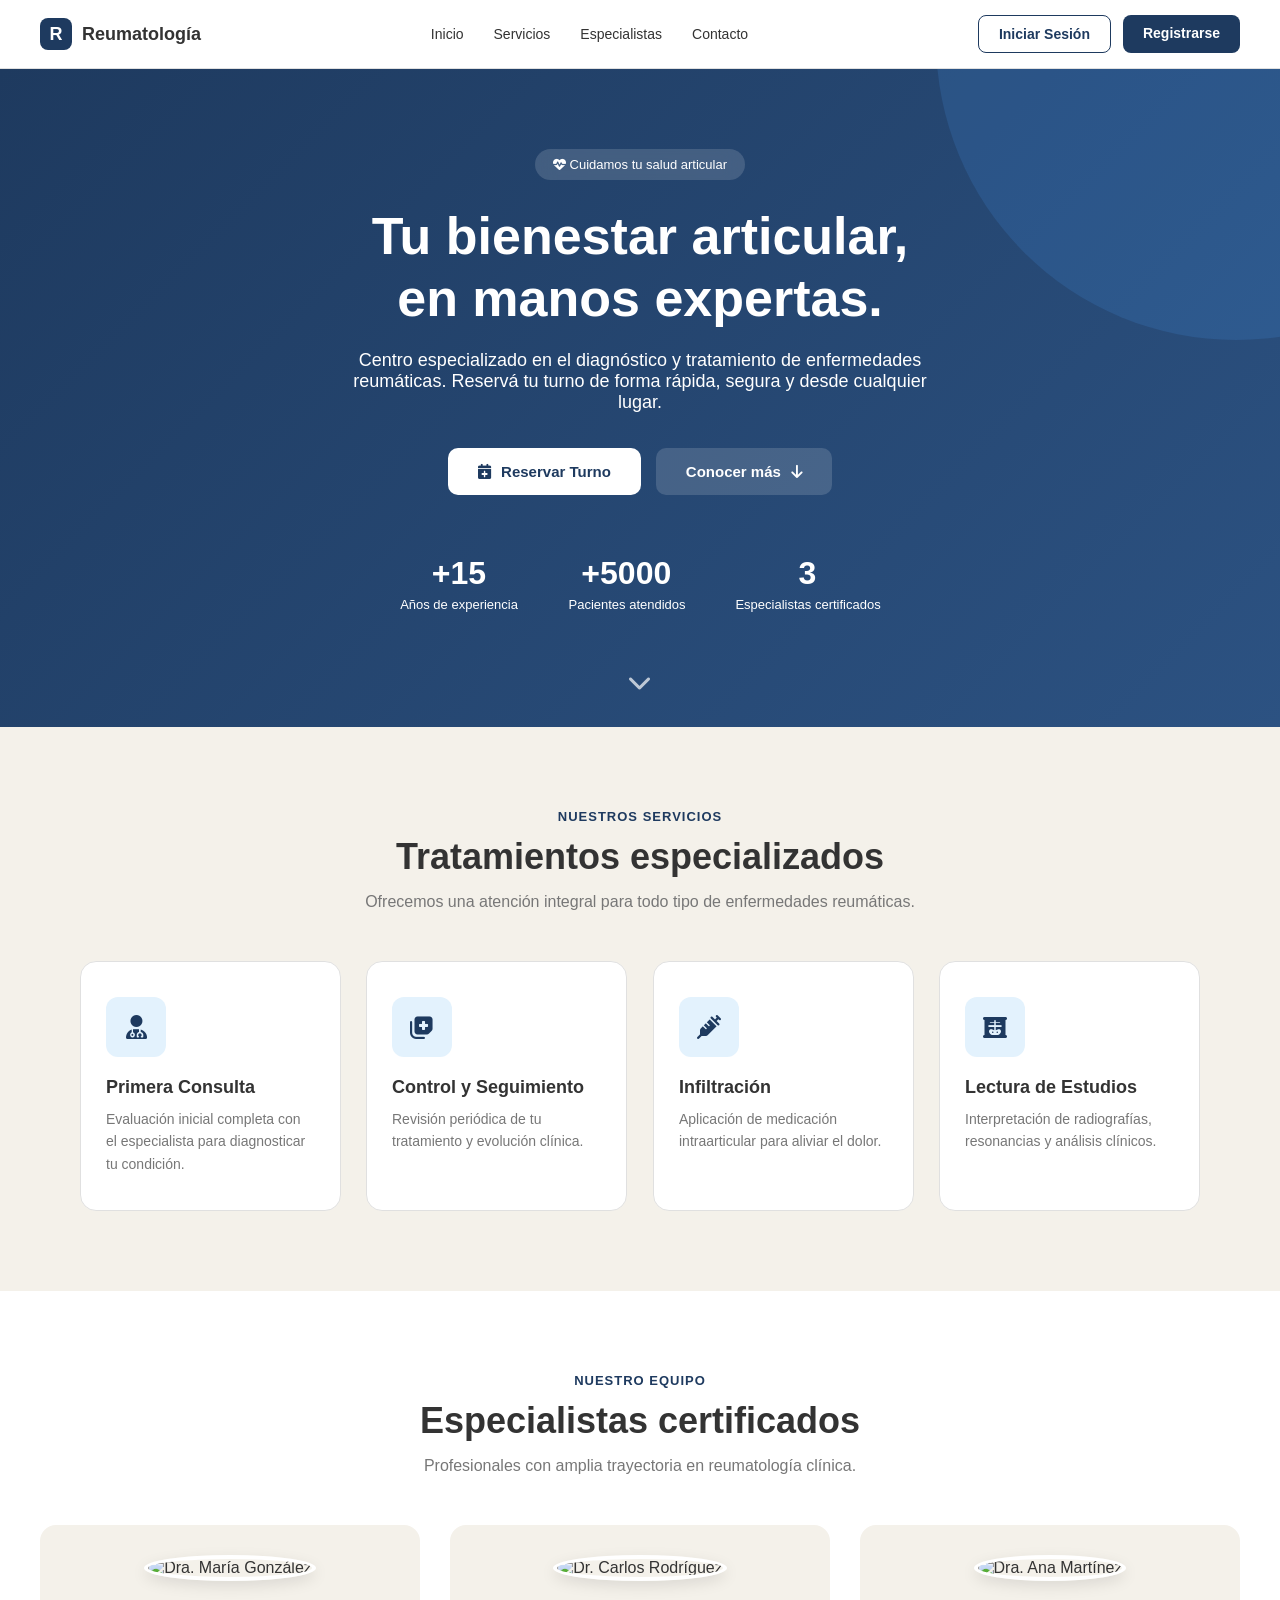
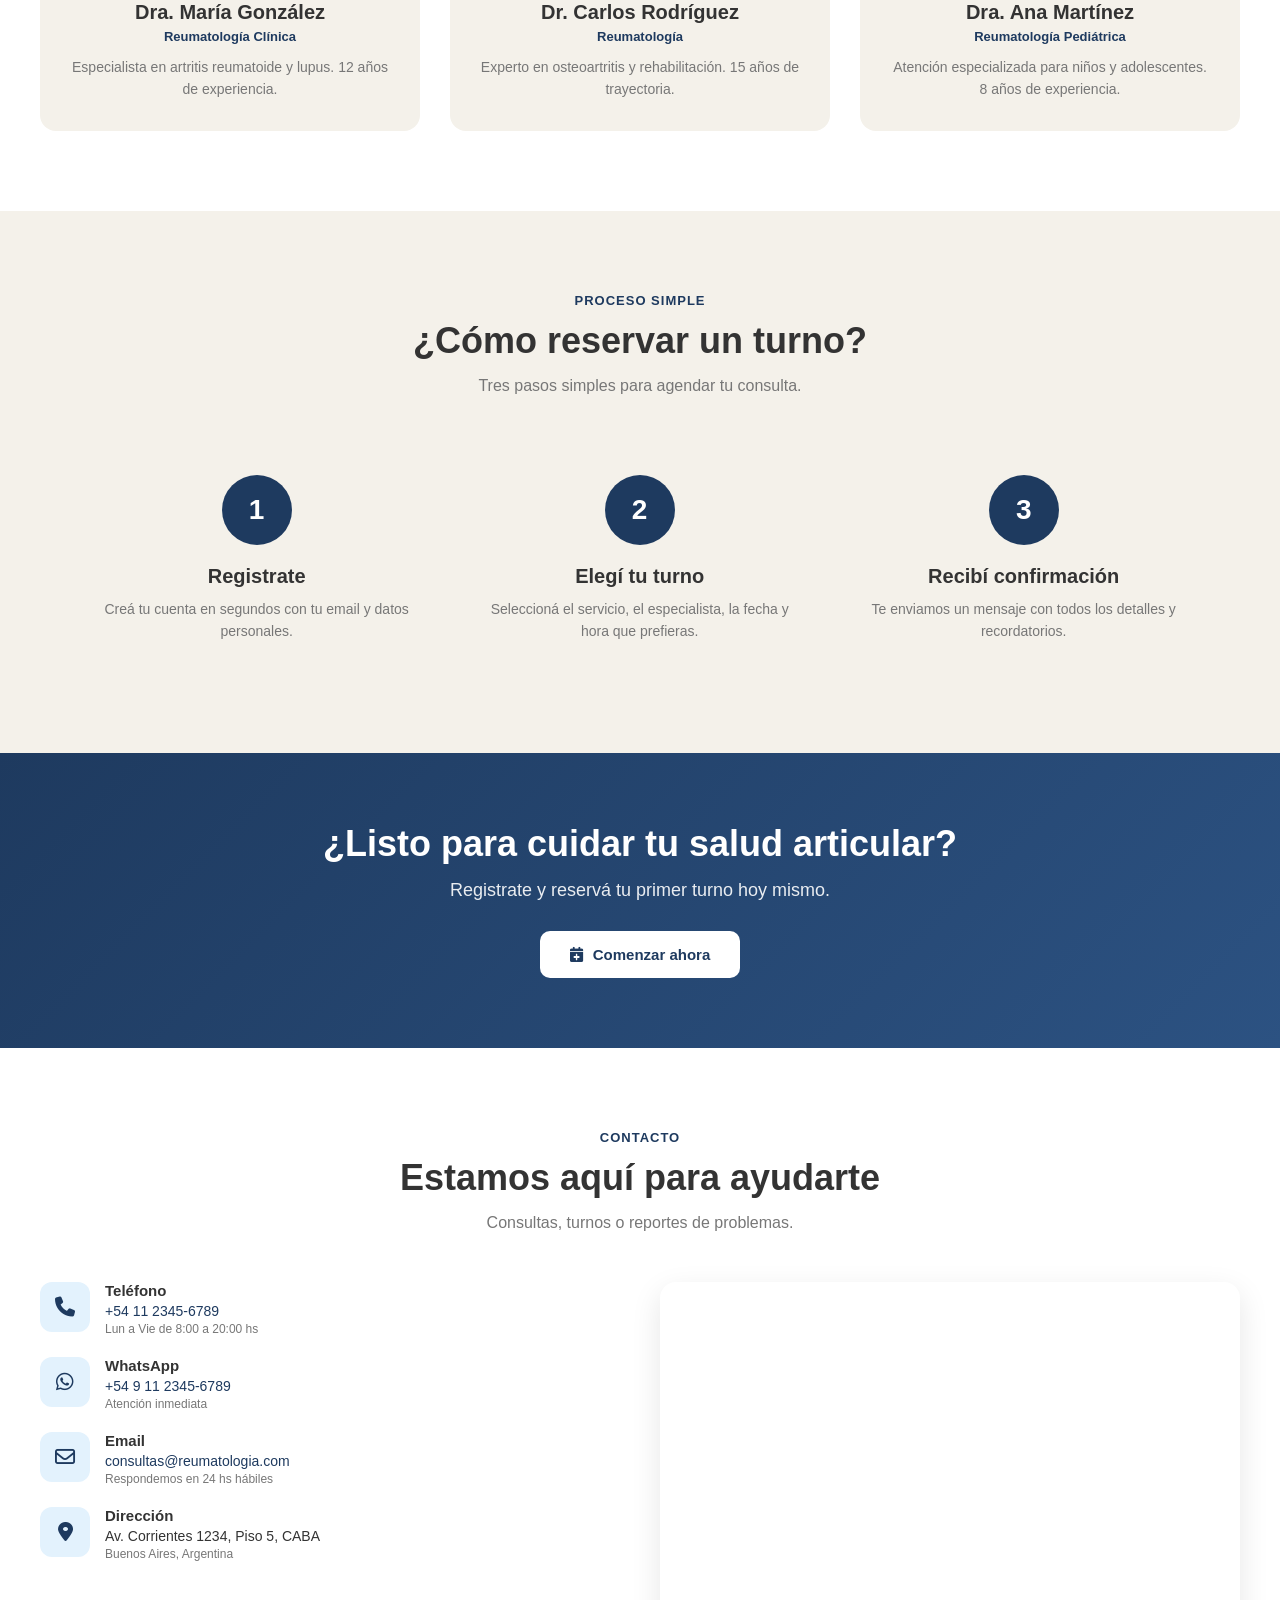
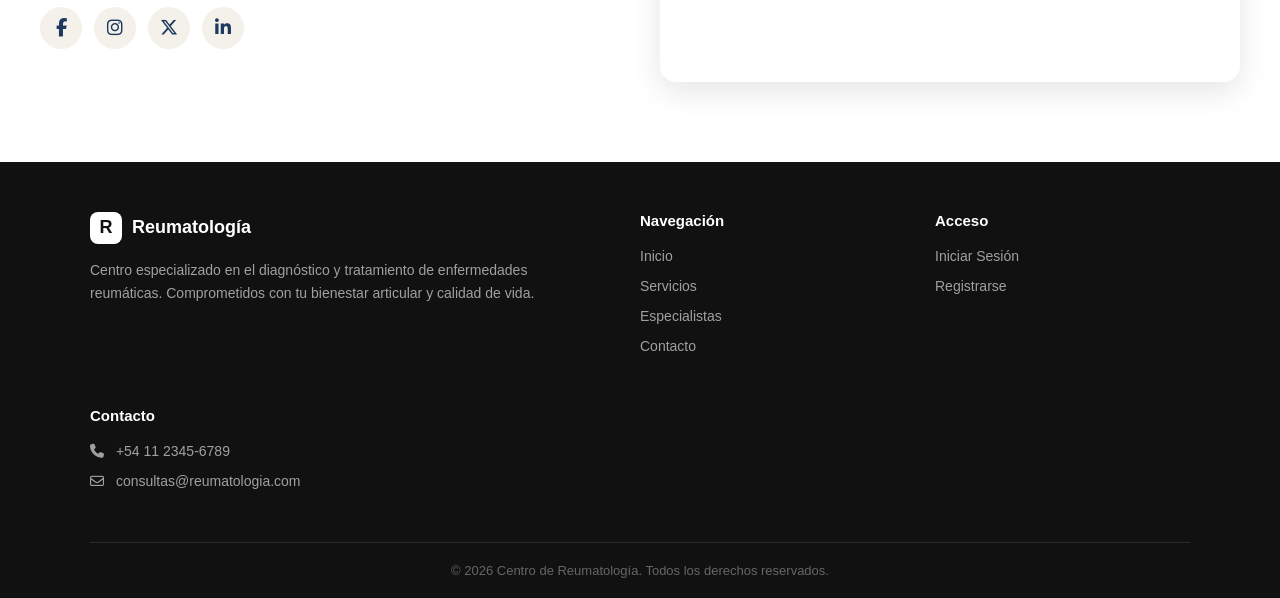
==== commit 27ea2514: "Cambios enpanel admin y paciente" ====
--- a/index.html
+++ b/index.html
@@ -44,6 +44,9 @@
                 <div class="hero-stat"><h3>3</h3><p>Especialistas certificados</p></div>
             </div>
         </div>
+        <div class="scroll-indicator" onclick="scrollToSection('#servicios')">
+            <i class="fa-solid fa-chevron-down"></i>
+        </div>
     </section>
 
     <section id="servicios" class="landing-section">
@@ -229,5 +232,6 @@
     </footer>
 
     <script src="app.js"></script>
+    <script src="animations.js"></script>
 </body>
 </html>
--- a/styles.css
+++ b/styles.css
@@ -729,4 +729,230 @@
     #seccion-imprimible, #seccion-imprimible * { visibility: visible; }
     #seccion-imprimible { position: absolute; left: 0; top: 0; width: 100%; }
     .comprobante-acciones, .top-navbar, .footer, .nav-links, .user-profile-menu { display: none !important; }
+}
+
+/* ================= SCROLL SUAVE GLOBAL ================= */
+html {
+    scroll-behavior: smooth;
+}
+
+/* ================= ANIMACIONES DE ENTRADA (SCROLL REVEAL) ================= */
+.reveal {
+    opacity: 0;
+    transform: translateY(40px);
+    transition: opacity 0.8s cubic-bezier(0.16, 1, 0.3, 1),
+                transform 0.8s cubic-bezier(0.16, 1, 0.3, 1);
+    will-change: opacity, transform;
+}
+.reveal.visible {
+    opacity: 1;
+    transform: translateY(0);
+}
+
+/* Variantes de animación */
+.reveal-left {
+    opacity: 0;
+    transform: translateX(-60px);
+    transition: opacity 0.8s cubic-bezier(0.16, 1, 0.3, 1),
+                transform 0.8s cubic-bezier(0.16, 1, 0.3, 1);
+}
+.reveal-left.visible {
+    opacity: 1;
+    transform: translateX(0);
+}
+
+.reveal-right {
+    opacity: 0;
+    transform: translateX(60px);
+    transition: opacity 0.8s cubic-bezier(0.16, 1, 0.3, 1),
+                transform 0.8s cubic-bezier(0.16, 1, 0.3, 1);
+}
+.reveal-right.visible {
+    opacity: 1;
+    transform: translateX(0);
+}
+
+.reveal-scale {
+    opacity: 0;
+    transform: scale(0.85);
+    transition: opacity 0.7s cubic-bezier(0.16, 1, 0.3, 1),
+                transform 0.7s cubic-bezier(0.16, 1, 0.3, 1);
+}
+.reveal-scale.visible {
+    opacity: 1;
+    transform: scale(1);
+}
+
+/* Delays escalonados para grupos */
+.reveal-delay-1 { transition-delay: 0.1s; }
+.reveal-delay-2 { transition-delay: 0.2s; }
+.reveal-delay-3 { transition-delay: 0.3s; }
+.reveal-delay-4 { transition-delay: 0.4s; }
+.reveal-delay-5 { transition-delay: 0.5s; }
+
+/* ================= ANIMACIONES DE HOVER MEJORADAS ================= */
+.btn-nav-primary,
+.btn-nav-outline,
+.btn-hero-primary,
+.btn-hero-secondary,
+.btn-primary,
+.btn-hero-scroll,
+.service-item,
+.doctor-landing-card,
+.step-landing,
+.stat-card,
+.panel-link,
+.btn-action {
+    transition: all 0.35s cubic-bezier(0.16, 1, 0.3, 1);
+}
+
+/* Botones con efecto de elevación y brillo */
+.btn-nav-primary:hover,
+.btn-hero-primary:hover,
+.btn-primary:hover {
+    transform: translateY(-2px);
+    box-shadow: 0 8px 20px rgba(30, 58, 95, 0.25);
+}
+.btn-nav-outline:hover,
+.btn-hero-secondary:hover {
+    transform: translateY(-2px);
+}
+
+/* Tarjetas con elevación */
+.service-item:hover,
+.doctor-landing-card:hover {
+    transform: translateY(-8px) scale(1.02);
+    box-shadow: 0 20px 40px rgba(0, 0, 0, 0.12);
+}
+
+/* Iconos que giran o escalan */
+.service-item:hover .service-item-icon {
+    transform: scale(1.15) rotate(-5deg);
+    transition: transform 0.4s cubic-bezier(0.34, 1.56, 0.64, 1);
+}
+.service-item-icon {
+    transition: transform 0.4s cubic-bezier(0.34, 1.56, 0.64, 1);
+}
+
+/* Hero: animación de entrada al cargar */
+@keyframes fadeInUp {
+    from { opacity: 0; transform: translateY(30px); }
+    to { opacity: 1; transform: translateY(0); }
+}
+@keyframes fadeInScale {
+    from { opacity: 0; transform: scale(0.9); }
+    to { opacity: 1; transform: scale(1); }
+}
+@keyframes float {
+    0%, 100% { transform: translateY(0); }
+    50% { transform: translateY(-10px); }
+}
+@keyframes pulseGlow {
+    0%, 100% { box-shadow: 0 0 0 0 rgba(74, 158, 255, 0.4); }
+    50% { box-shadow: 0 0 0 15px rgba(74, 158, 255, 0); }
+}
+
+/* Aplicar al hero */
+.hero-badge {
+    animation: fadeInUp 0.8s cubic-bezier(0.16, 1, 0.3, 1) 0.1s both;
+}
+.landing-hero h1 {
+    animation: fadeInUp 0.8s cubic-bezier(0.16, 1, 0.3, 1) 0.25s both;
+}
+.landing-hero p {
+    animation: fadeInUp 0.8s cubic-bezier(0.16, 1, 0.3, 1) 0.4s both;
+}
+.hero-actions {
+    animation: fadeInUp 0.8s cubic-bezier(0.16, 1, 0.3, 1) 0.55s both;
+}
+.hero-stats {
+    animation: fadeInUp 0.8s cubic-bezier(0.16, 1, 0.3, 1) 0.7s both;
+}
+.landing-hero-content::before {
+    animation: float 6s ease-in-out infinite;
+}
+
+/* Botón "Reservar Turno" con pulso sutil */
+.btn-hero-primary {
+    position: relative;
+    overflow: hidden;
+}
+.btn-hero-primary::after {
+    content: '';
+    position: absolute;
+    top: 50%; left: 50%;
+    width: 0; height: 0;
+    background: rgba(255, 255, 255, 0.3);
+    border-radius: 50%;
+    transform: translate(-50%, -50%);
+    transition: width 0.6s, height 0.6s;
+}
+.btn-hero-primary:hover::after {
+    width: 300px; height: 300px;
+}
+
+/* Navbar: sombra al scrollear (se activa con JS) */
+.landing-navbar.scrolled {
+    box-shadow: 0 4px 20px rgba(0, 0, 0, 0.08);
+    background: rgba(255, 255, 255, 0.98);
+    backdrop-filter: blur(10px);
+}
+
+/* Indicador de scroll en el hero */
+.scroll-indicator {
+    position: absolute;
+    bottom: 30px;
+    left: 50%;
+    transform: translateX(-50%);
+    color: var(--white);
+    font-size: 24px;
+    opacity: 0.7;
+    animation: bounce 2s infinite;
+    cursor: pointer;
+    z-index: 2;
+}
+@keyframes bounce {
+    0%, 20%, 50%, 80%, 100% { transform: translateX(-50%) translateY(0); }
+    40% { transform: translateX(-50%) translateY(-12px); }
+    60% { transform: translateX(-50%) translateY(-6px); }
+}
+
+/* Transiciones de sección (SPA) */
+main > section {
+    animation: sectionFadeIn 0.5s ease-out;
+}
+@keyframes sectionFadeIn {
+    from { opacity: 0; transform: translateY(10px); }
+    to { opacity: 1; transform: translateY(0); }
+}
+
+/* Spinner de carga para botones (opcional) */
+.btn-loading {
+    position: relative;
+    pointer-events: none;
+    opacity: 0.7;
+}
+.btn-loading::after {
+    content: '';
+    position: absolute;
+    width: 16px; height: 16px;
+    border: 2px solid rgba(255,255,255,0.3);
+    border-top-color: var(--white);
+    border-radius: 50%;
+    animation: spin 0.6s linear infinite;
+    right: 15px; top: 50%;
+    transform: translateY(-50%);
+}
+@keyframes spin {
+    to { transform: translateY(-50%) rotate(360deg); }
+}
+
+/* Respetar preferencia de movimiento reducido */
+@media (prefers-reduced-motion: reduce) {
+    *, *::before, *::after {
+        animation-duration: 0.01ms !important;
+        animation-iteration-count: 1 !important;
+        transition-duration: 0.01ms !important;
+    }
+    html { scroll-behavior: auto; }
 }
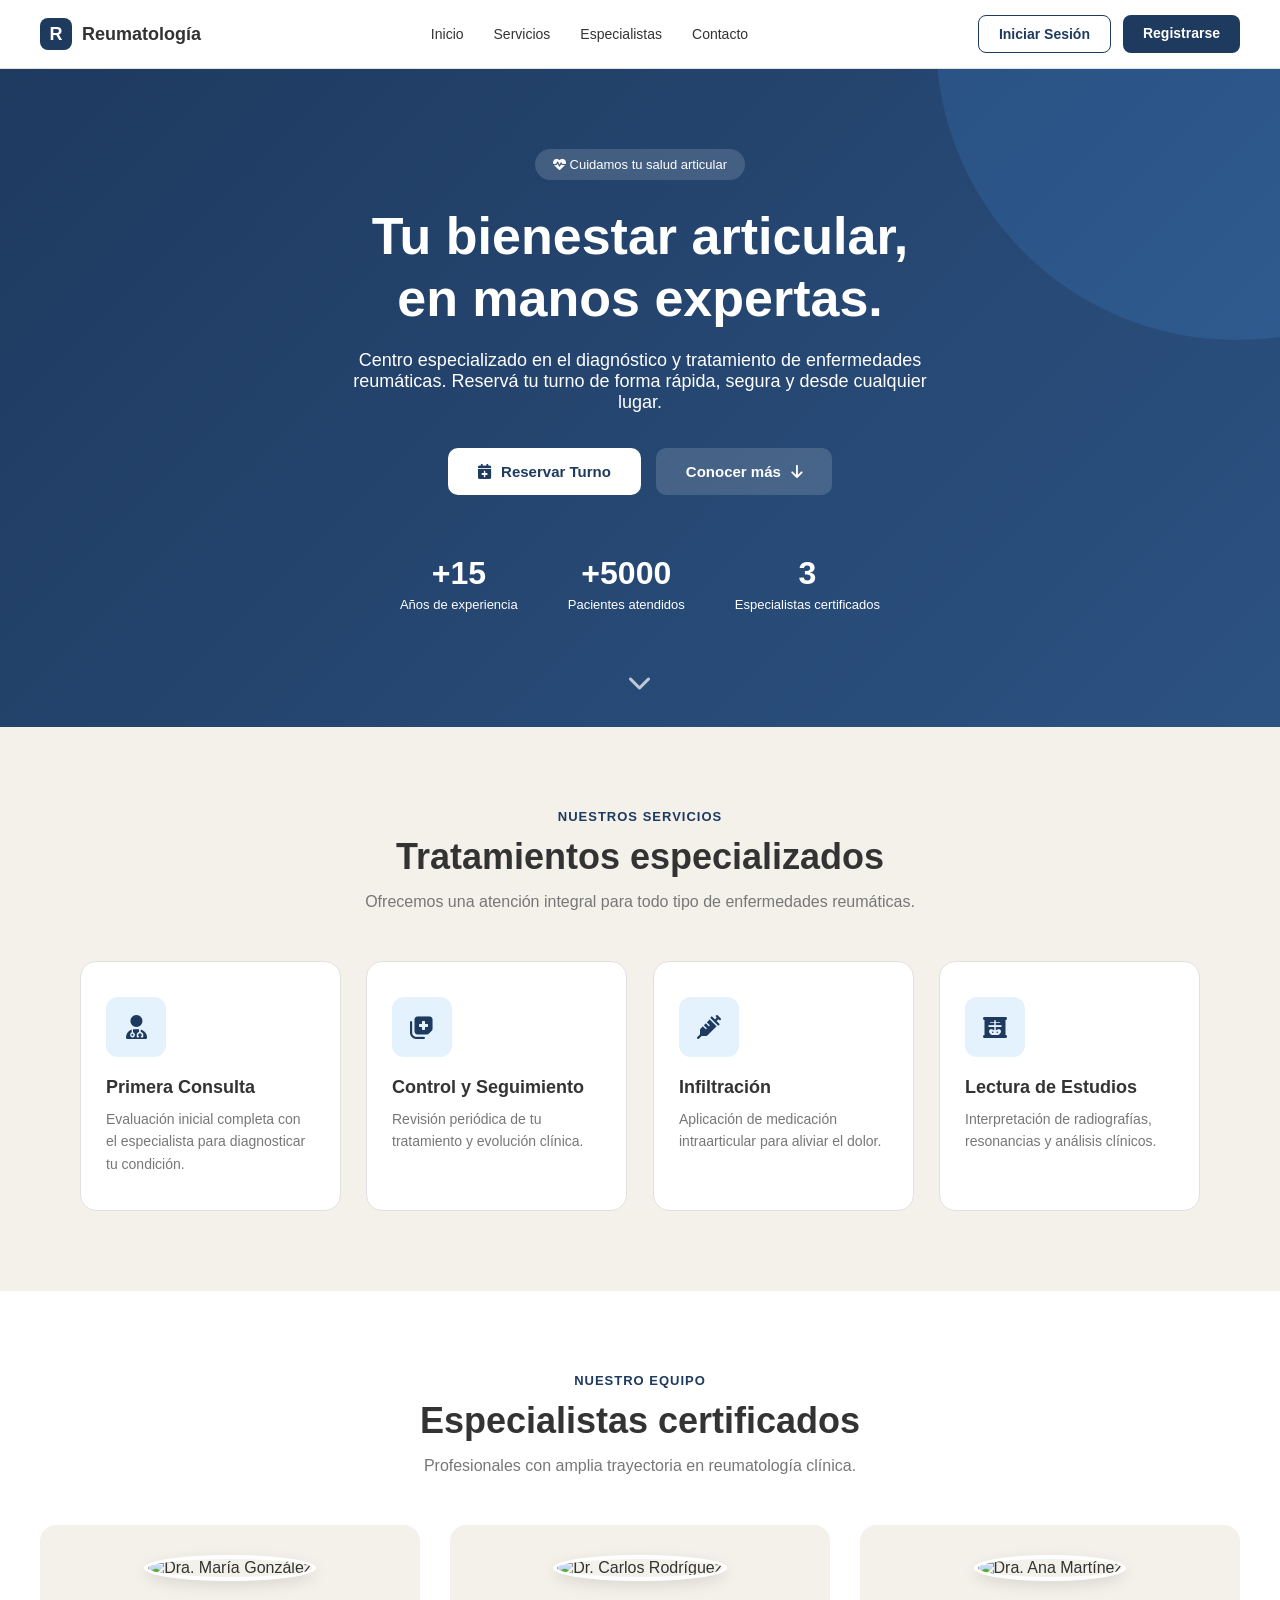
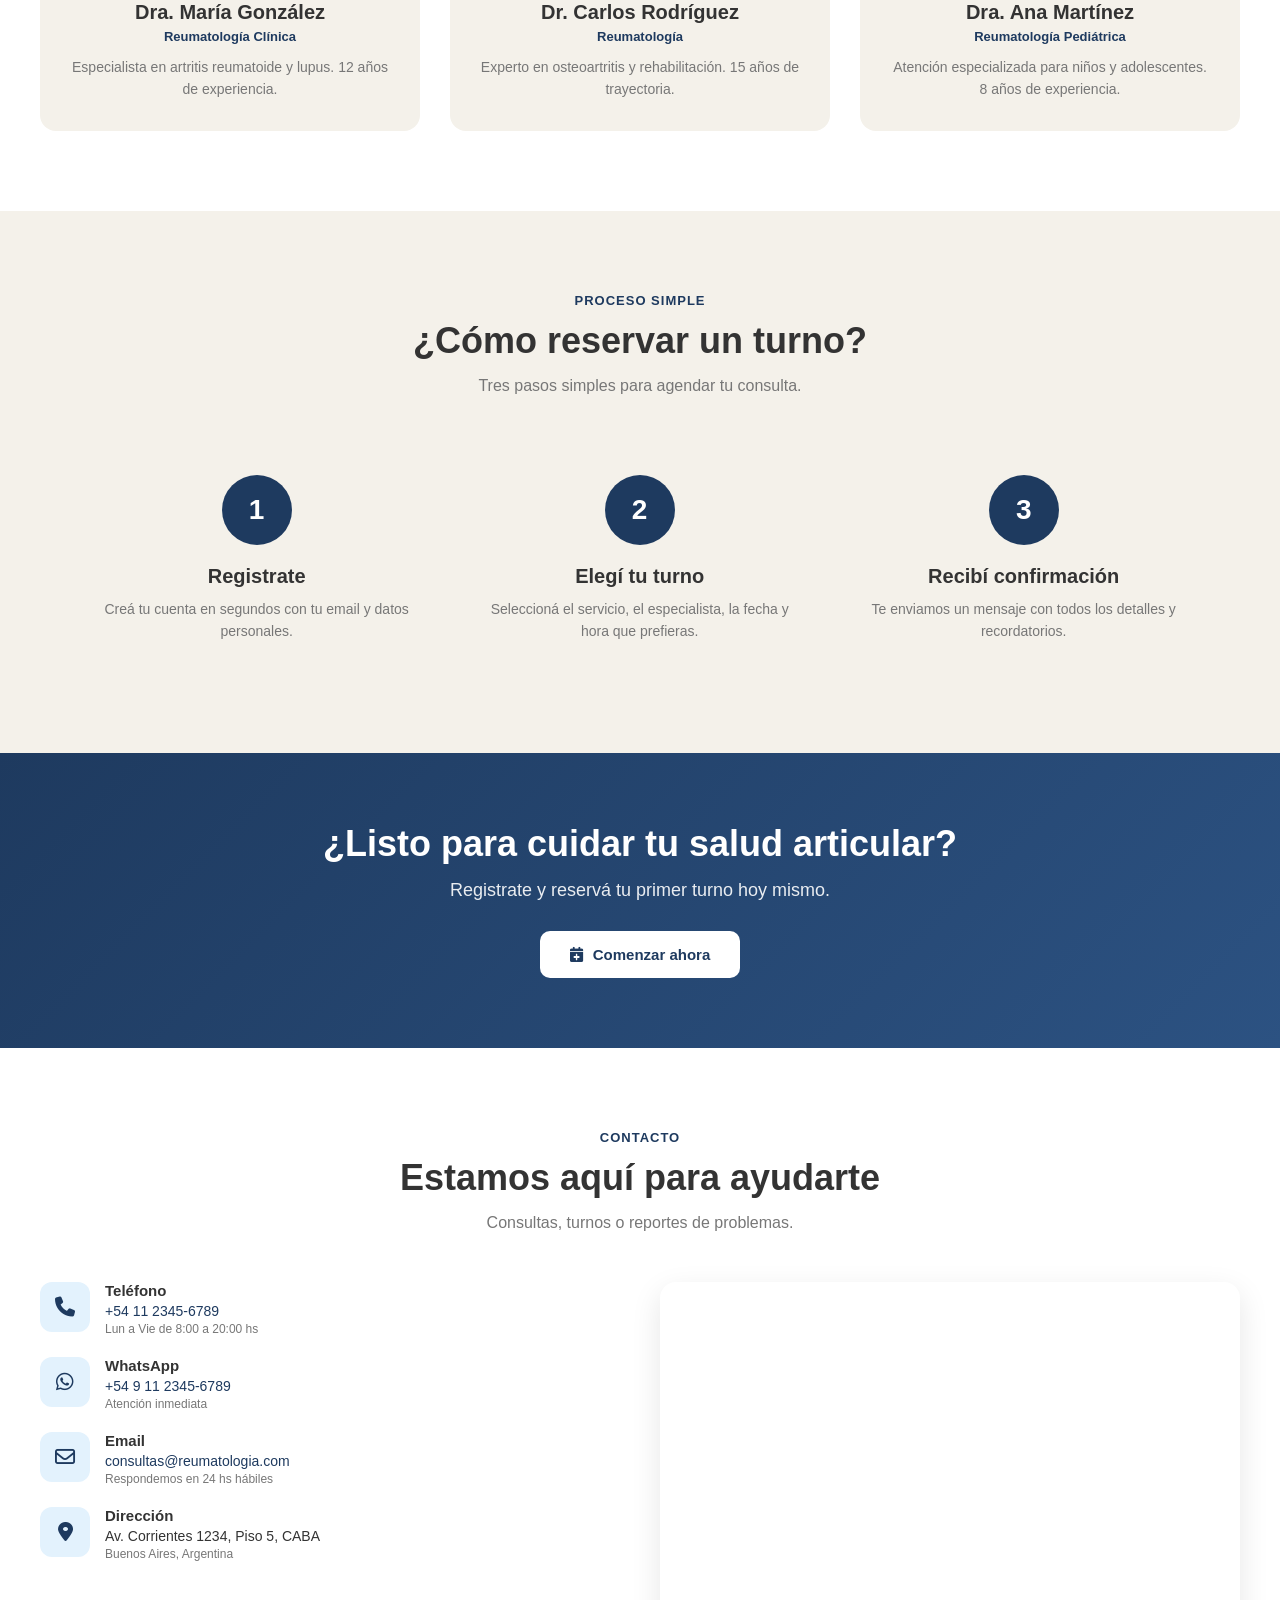
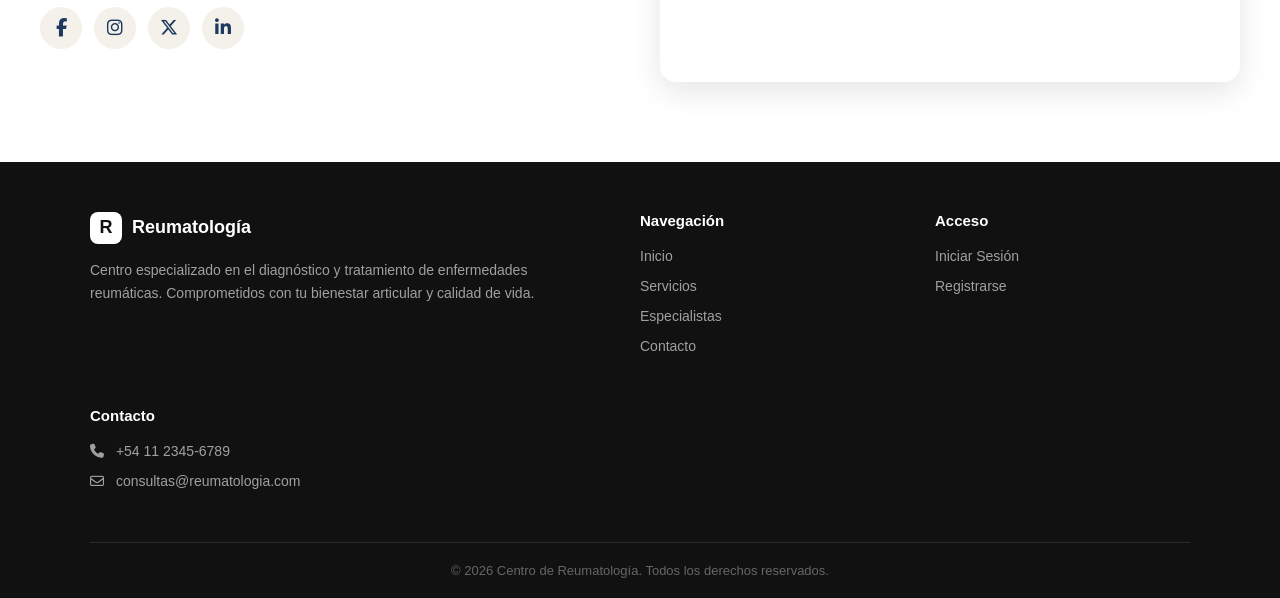
==== commit 5ad197fa: "Adaptado a telefono" ====
--- a/index.html
+++ b/index.html
@@ -13,11 +13,14 @@
             <div class="logo-icon-small">R</div>
             <span>Reumatología</span>
         </div>
-        <nav class="landing-nav-links">
-            <a href="#inicio">Inicio</a>
-            <a href="#servicios">Servicios</a>
-            <a href="#doctores">Especialistas</a>
-            <a href="#contacto">Contacto</a>
+        <button class="mobile-menu-toggle" onclick="toggleMobileMenu()" aria-label="Menú">
+            <i class="fa-solid fa-bars" id="mobile-menu-icon"></i>
+        </button>
+        <nav class="landing-nav-links" id="landing-nav-links">
+            <a href="#inicio" onclick="closeMobileMenu()">Inicio</a>
+            <a href="#servicios" onclick="closeMobileMenu()">Servicios</a>
+            <a href="#doctores" onclick="closeMobileMenu()">Especialistas</a>
+            <a href="#contacto" onclick="closeMobileMenu()">Contacto</a>
         </nav>
         <div class="landing-nav-actions">
             <a href="login.html?mode=login" class="btn-nav-outline">Iniciar Sesión</a>
--- a/styles.css
+++ b/styles.css
@@ -955,4 +955,418 @@
         transition-duration: 0.01ms !important;
     }
     html { scroll-behavior: auto; }
+}
+
+/* ================= VALIDACIÓN DE CONTRASEÑA ================= */
+.password-strength {
+    margin-bottom: 15px;
+}
+.strength-bar {
+    height: 6px;
+    background: var(--border-color);
+    border-radius: 3px;
+    overflow: hidden;
+    margin-bottom: 6px;
+}
+.strength-fill {
+    height: 100%;
+    width: 0%;
+    background: var(--danger);
+    border-radius: 3px;
+    transition: all 0.4s cubic-bezier(0.16, 1, 0.3, 1);
+}
+.strength-text {
+    font-size: 12px;
+    font-weight: 600;
+    color: var(--text-light);
+}
+.password-match-msg {
+    font-size: 13px;
+    font-weight: 600;
+    margin-bottom: 12px;
+    transition: color 0.3s;
+}
+.btn-primary:disabled {
+    background: #cccccc;
+    cursor: not-allowed;
+    opacity: 0.7;
+}
+.btn-primary:disabled:hover {
+    background: #cccccc;
+    transform: none;
+    box-shadow: none;
+}
+
+/* Modal de recuperación */
+#modal-recuperacion .modal-content {
+    animation: modalSlideIn 0.4s cubic-bezier(0.16, 1, 0.3, 1);
+}
+@keyframes modalSlideIn {
+    from { opacity: 0; transform: translateY(-20px) scale(0.95); }
+    to { opacity: 1; transform: translateY(0) scale(1); }
+}
+
+/* Input del código de verificación */
+#recuperar-codigo {
+    font-family: 'Courier New', monospace;
+    font-weight: bold;
+}
+
+/* Indicador de pasos del modal */
+.modal-steps {
+    display: flex;
+    justify-content: center;
+    gap: 10px;
+    margin-bottom: 20px;
+}
+.modal-step-dot {
+    width: 10px;
+    height: 10px;
+    border-radius: 50%;
+    background: var(--border-color);
+    transition: 0.3s;
+}
+.modal-step-dot.active {
+    background: var(--primary-blue);
+    transform: scale(1.3);
+}
+.modal-step-dot.completed {
+    background: var(--success);
+}
+
+/* ================= RESPONSIVE GENERAL ================= */
+@media (max-width: 1024px) {
+    .main-content { padding: 30px 20px; }
+    .landing-section { padding: 60px 25px; }
+    .landing-hero h1 { font-size: 42px; }
+    .landing-navbar { padding: 15px 25px; }
+    .landing-nav-links { gap: 18px; }
+    .comprobante-container { padding: 30px; }
+    .comprobante-grid { gap: 20px; }
+}
+
+@media (max-width: 768px) {
+    /* ===== NAVBAR ===== */
+    .landing-navbar,
+    .top-navbar {
+        padding: 12px 15px;
+        flex-wrap: wrap;
+        height: auto;
+        min-height: 60px;
+        gap: 10px;
+    }
+    .landing-nav-links { display: none; }
+    .landing-nav-actions { gap: 8px; }
+    .landing-nav-actions .btn-nav-outline,
+    .landing-nav-actions .btn-nav-primary {
+        padding: 8px 14px;
+        font-size: 12px;
+    }
+    .nav-brand { font-size: 15px; }
+    .nav-brand .logo-icon-small { width: 28px; height: 28px; font-size: 14px; }
+
+    /* Navbar del portal: menú horizontal scrollable */
+    .nav-links {
+        order: 3;
+        width: 100%;
+        overflow-x: auto;
+        -webkit-overflow-scrolling: touch;
+        gap: 4px;
+        padding-bottom: 4px;
+        scrollbar-width: none;
+    }
+    .nav-links::-webkit-scrollbar { display: none; }
+    .nav-links a {
+        white-space: nowrap;
+        padding: 8px 12px;
+        font-size: 13px;
+        flex-shrink: 0;
+    }
+    .nav-links a span { display: inline; }
+    .user-profile-menu { margin-left: auto; }
+    .user-name-header { display: none; }
+    .user-profile-btn { padding: 6px 10px; }
+
+    /* ===== HERO ===== */
+    .landing-hero {
+        min-height: 500px;
+        padding: 60px 20px;
+        text-align: center;
+    }
+    .landing-hero h1 { font-size: 32px; line-height: 1.15; }
+    .landing-hero p { font-size: 15px; }
+    .hero-badge { font-size: 11px; padding: 6px 14px; }
+    .hero-actions { flex-direction: column; align-items: stretch; gap: 10px; }
+    .btn-hero-primary,
+    .btn-hero-secondary {
+        width: 100%;
+        justify-content: center;
+        padding: 14px 20px;
+        font-size: 14px;
+    }
+    .hero-stats { gap: 25px; margin-top: 40px; }
+    .hero-stat h3 { font-size: 24px; }
+    .hero-stat p { font-size: 11px; }
+    .scroll-indicator { bottom: 15px; font-size: 20px; }
+
+    /* ===== SECCIONES LANDING ===== */
+    .landing-section,
+    .landing-section-alt { padding: 50px 20px; }
+    .section-header { margin-bottom: 35px; }
+    .section-header h2 { font-size: 26px; }
+    .section-header p { font-size: 14px; }
+    .services-grid,
+    .doctors-grid-landing,
+    .steps-grid-landing,
+    .contact-grid-landing {
+        grid-template-columns: 1fr;
+        gap: 18px;
+    }
+    .service-item { padding: 25px 20px; }
+    .doctor-landing-card img { width: 110px; height: 110px; }
+    .step-number { width: 55px; height: 55px; font-size: 22px; }
+    .landing-cta { padding: 50px 20px; }
+    .landing-cta h2 { font-size: 26px; }
+    .landing-cta p { font-size: 15px; }
+    .map-landing { height: 280px; }
+
+    /* ===== LOGIN ===== */
+    .login-body-new { flex-direction: column; }
+    .login-side-panel { display: none; }
+    .login-form-panel { padding: 20px 15px; min-height: 100vh; align-items: flex-start; padding-top: 40px; }
+    .login-form-box { padding: 30px 22px; max-width: 100%; border-radius: 16px; box-shadow: 0 10px 30px rgba(0,0,0,0.08); }
+    .login-form-box .auth-form h2 { font-size: 22px; }
+    .login-form-box .auth-tabs button { font-size: 14px; padding: 10px; }
+    .form-options { flex-direction: column; align-items: flex-start; gap: 8px; }
+
+    /* ===== PORTAL PACIENTE / ADMIN ===== */
+    .main-content { padding: 25px 15px; }
+    .page-header { flex-direction: column; align-items: flex-start; gap: 10px; }
+    .page-header h1 { font-size: 22px; }
+    .page-header p { font-size: 13px; }
+    .hero-full { height: auto; min-height: 380px; padding: 40px 20px; }
+    .hero-full h1 { font-size: 32px; }
+    .hero-full p { font-size: 15px; }
+    .steps-section { padding: 40px 15px; }
+    .steps-title { font-size: 24px; margin-bottom: 30px; }
+    .steps-grid-large { grid-template-columns: 1fr; gap: 18px; }
+    .step-card-large { padding: 30px 20px; }
+    .step-icon-large { width: 65px; height: 65px; font-size: 26px; }
+    .step-card-large h3 { font-size: 19px; }
+    .step-card-large p { font-size: 14px; }
+    .info-home-section { grid-template-columns: 1fr; gap: 18px; margin-bottom: 40px; }
+    .info-card { padding: 25px 20px; }
+    .info-card h3 { font-size: 20px; }
+
+    /* ===== WIZARD RESERVA ===== */
+    .wizard-container { padding: 25px 18px; border-radius: 12px; }
+    .wizard-header { flex-wrap: wrap; gap: 10px; justify-content: center; margin-bottom: 30px; }
+    .wizard-header::before { display: none; }
+    .wizard-step { padding: 0 8px; }
+    .wizard-step .circle { width: 34px; height: 34px; font-size: 13px; }
+    .wizard-step span { font-size: 10px; }
+    .wizard-body { min-height: auto; }
+    .wizard-pane h3 { font-size: 18px !important; }
+    .service-grid { grid-template-columns: 1fr; gap: 12px; }
+    .service-card { padding: 20px 15px; }
+    .service-card i { font-size: 24px; }
+    .doctors-grid { grid-template-columns: 1fr; gap: 15px; }
+    .doctor-card { padding: 20px 15px; }
+    .doctor-img { width: 90px; height: 90px; }
+    .shifts-grid { grid-template-columns: repeat(2, 1fr); gap: 10px; }
+    .shift-card { padding: 15px 10px; }
+    .shift-date { font-size: 14px; }
+    .shift-time { font-size: 13px; }
+    .confirm-summary { padding: 18px; }
+    .wizard-actions { flex-direction: column; gap: 10px; }
+    .wizard-actions button { width: 100% !important; }
+
+    /* ===== TABLAS ===== */
+    .table-container {
+        overflow-x: auto;
+        -webkit-overflow-scrolling: touch;
+        border-radius: 10px;
+    }
+    table { min-width: 700px; }
+    th, td { padding: 10px 12px; font-size: 12px; }
+    th { font-size: 10px; }
+    .btn-action { padding: 5px 8px; font-size: 11px; }
+    .status-badge { font-size: 10px; padding: 4px 8px; }
+
+    /* ===== FILTROS ===== */
+    .filters-bar { flex-direction: column; gap: 10px; }
+    .filter-group { min-width: 100%; }
+    .filter-group input,
+    .filter-group select { padding: 10px 12px 10px 38px; font-size: 13px; }
+
+    /* ===== DASHBOARD ===== */
+    .stats-grid { grid-template-columns: 1fr 1fr; gap: 12px; }
+    .stat-card { padding: 18px; gap: 12px; flex-direction: column; text-align: center; }
+    .stat-icon { width: 48px; height: 48px; font-size: 20px; }
+    .stat-info h3 { font-size: 22px; }
+    .stat-info p { font-size: 11px; }
+    .panel-header { padding: 15px; flex-direction: column; align-items: flex-start; gap: 8px; }
+
+    /* ===== MODALES ===== */
+    .modal { padding: 10px; align-items: flex-end; }
+    .modal-content {
+        width: 100%;
+        max-width: 100% !important;
+        padding: 22px 18px;
+        border-radius: 16px 16px 0 0;
+        max-height: 92vh;
+        overflow-y: auto;
+        animation: modalSlideUp 0.3s cubic-bezier(0.16, 1, 0.3, 1);
+    }
+    @keyframes modalSlideUp {
+        from { transform: translateY(100%); }
+        to { transform: translateY(0); }
+    }
+    .modal-content h3 { font-size: 18px; }
+    .modal-actions { flex-direction: column-reverse; gap: 8px; }
+    .modal-actions button { width: 100%; }
+    #preview-mensaje { font-size: 12px; max-height: 150px; }
+
+    /* ===== COMPROBANTE ===== */
+    .comprobante-container { padding: 20px 15px; margin: 10px; border-radius: 10px; }
+    .comprobante-header { flex-direction: column; gap: 15px; align-items: flex-start; }
+    .comprobante-clinica { gap: 10px; }
+    .comprobante-logo { width: 45px; height: 45px; font-size: 20px; }
+    .comprobante-clinica h3 { font-size: 16px; }
+    .comprobante-clinica p { font-size: 10px; }
+    .comprobante-titulo { text-align: left; }
+    .comprobante-titulo h2 { font-size: 18px; }
+    .comprobante-titulo .codigo { font-size: 11px; }
+    .comprobante-grid { grid-template-columns: 1fr; gap: 18px; }
+    .comprobante-seccion h4 { font-size: 11px; }
+    .comprobante-seccion p { font-size: 13px; }
+    .comprobante-indicaciones { padding: 15px; }
+    .comprobante-indicaciones h4 { font-size: 13px; }
+    .comprobante-indicaciones ul li { font-size: 12px; }
+    .comprobante-footer { flex-direction: column; gap: 20px; text-align: center; }
+    .comprobante-firma .linea { width: 160px; }
+    .comprobante-acciones { flex-direction: column; gap: 8px; padding: 0 10px 20px 10px; }
+    .btn-comprobante { width: 100%; justify-content: center; padding: 12px; font-size: 13px; }
+    .comprobante-preview { font-size: 11px; padding: 10px; }
+
+    /* ===== CONTACTO ===== */
+    .contact-section { padding: 0 15px; }
+    .contact-grid { grid-template-columns: 1fr; gap: 18px; }
+    .contact-card { padding: 22px 18px; }
+    .contact-card h3 { font-size: 18px; }
+    .contact-item { gap: 12px; }
+    .contact-item i { width: 36px; height: 36px; font-size: 16px; }
+    .map-container { height: 220px; }
+
+    /* ===== FOOTER ===== */
+    .footer { padding: 35px 20px 15px 20px; }
+    .footer-grid { grid-template-columns: 1fr; gap: 25px; padding-bottom: 25px; text-align: center; }
+    .footer-brand .brand-row { justify-content: center; }
+    .footer-col h4 { margin-bottom: 12px; }
+    .footer-col ul li { margin-bottom: 8px; }
+    .footer-bottom { font-size: 11px; }
+
+    /* ===== RECUPERACIÓN CONTRASEÑA ===== */
+    #modal-recuperacion .modal-content { padding: 22px 18px; }
+    #recuperar-codigo { font-size: 18px; letter-spacing: 6px; }
+}
+
+@media (max-width: 480px) {
+    .landing-hero h1 { font-size: 26px; }
+    .landing-hero p { font-size: 14px; }
+    .section-header h2 { font-size: 22px; }
+    .stats-grid { grid-template-columns: 1fr; }
+    .shifts-grid { grid-template-columns: 1fr; }
+    .hero-stats { flex-direction: column; gap: 15px; }
+    .login-form-box { padding: 25px 18px; }
+    .login-form-box .auth-form h2 { font-size: 20px; }
+    .login-form-box .input-group input { padding: 12px 12px 12px 40px; font-size: 14px; }
+    .user-avatar { width: 26px; height: 26px; font-size: 12px; }
+    .btn-nav-outline, .btn-nav-primary { padding: 7px 12px; font-size: 11px; }
+    .nav-brand span { font-size: 13px; }
+    .main-content { padding: 20px 12px; }
+    .page-header h1 { font-size: 20px; }
+    .comprobante-container { padding: 15px 12px; }
+    .comprobante-clinica h3 { font-size: 14px; }
+    .comprobante-titulo h2 { font-size: 16px; }
+    .wizard-container { padding: 20px 14px; }
+    .step-card-large { padding: 25px 15px; }
+    .stat-card { padding: 15px; }
+    .stat-info h3 { font-size: 20px; }
+}
+
+/* ================= TOUCH OPTIMIZATIONS ================= */
+@media (hover: none) and (pointer: coarse) {
+    /* Botones más grandes en pantallas táctiles */
+    .btn-action, .btn-comprobante, .btn-primary, .btn-outline, .btn-secondary {
+        min-height: 44px;
+        min-width: 44px;
+    }
+    .nav-links a { min-height: 44px; }
+    .input-group input,
+    .input-group select,
+    .input-group textarea {
+        min-height: 44px;
+        font-size: 16px; /* evita zoom automático en iOS */
+    }
+    /* Eliminar hover effects en táctil (evita estados "pegados") */
+    .service-item:hover,
+    .doctor-landing-card:hover,
+    .stat-card:hover {
+        transform: none;
+        box-shadow: 0 4px 15px rgba(0,0,0,0.03);
+    }
+}
+
+/* ================= MENÚ HAMBURGUESA MÓVIL ================= */
+.mobile-menu-toggle {
+    display: none;
+    background: none;
+    border: none;
+    color: var(--text-dark);
+    font-size: 22px;
+    cursor: pointer;
+    padding: 8px;
+    border-radius: 8px;
+    transition: 0.3s;
+}
+.mobile-menu-toggle:hover { background: var(--bg-color); }
+
+@media (max-width: 768px) {
+    .mobile-menu-toggle { display: block; order: 2; }
+    
+    .landing-nav-links {
+        display: none;
+        position: absolute;
+        top: 100%;
+        left: 0;
+        right: 0;
+        background: var(--white);
+        flex-direction: column;
+        padding: 15px 20px;
+        box-shadow: 0 8px 25px rgba(0,0,0,0.1);
+        border-top: 1px solid var(--border-color);
+        z-index: 99;
+        gap: 0;
+    }
+    .landing-nav-links.mobile-open {
+        display: flex;
+        animation: slideDown 0.3s cubic-bezier(0.16, 1, 0.3, 1);
+    }
+    @keyframes slideDown {
+        from { opacity: 0; transform: translateY(-10px); }
+        to { opacity: 1; transform: translateY(0); }
+    }
+    .landing-nav-links a {
+        padding: 14px 0;
+        border-bottom: 1px solid var(--border-color);
+        font-size: 15px;
+        width: 100%;
+    }
+    .landing-nav-links a:last-child { border-bottom: none; }
+    
+    .landing-nav-actions {
+        order: 3;
+        margin-left: auto;
+    }
 }
